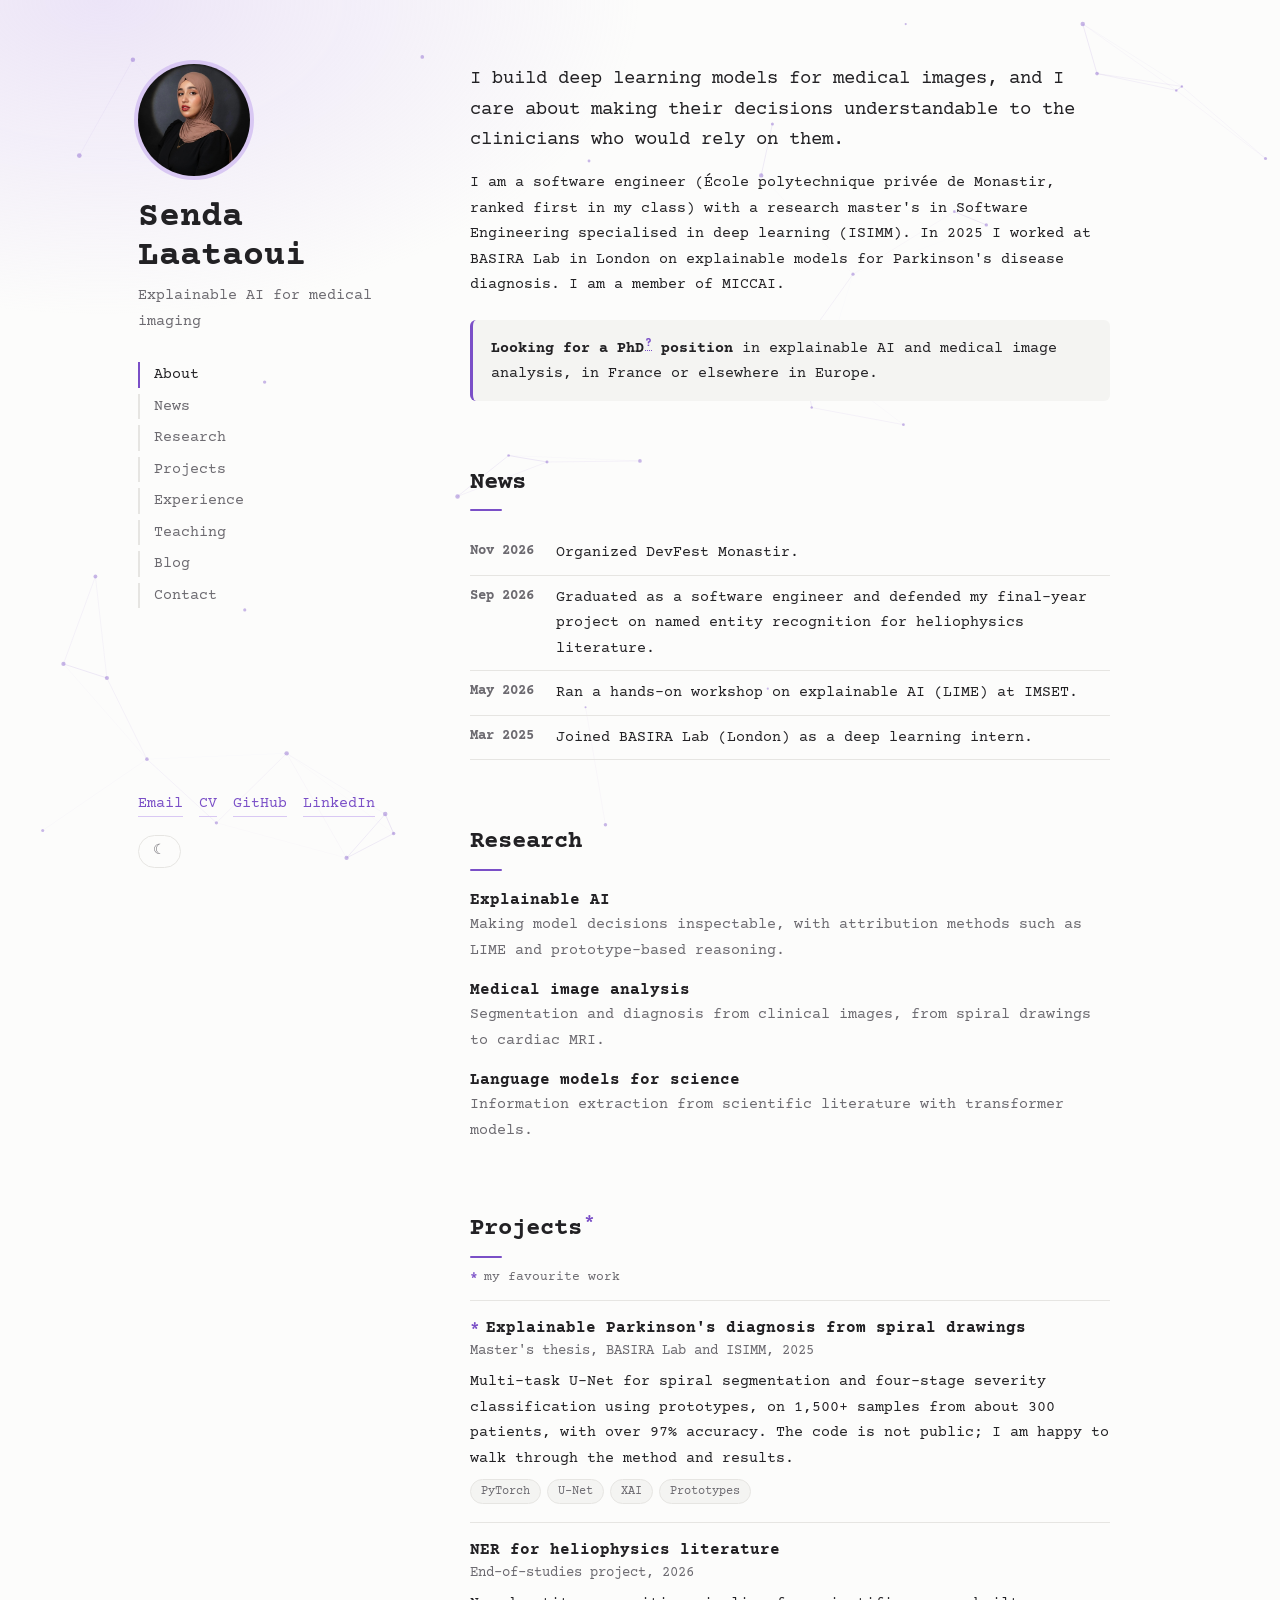
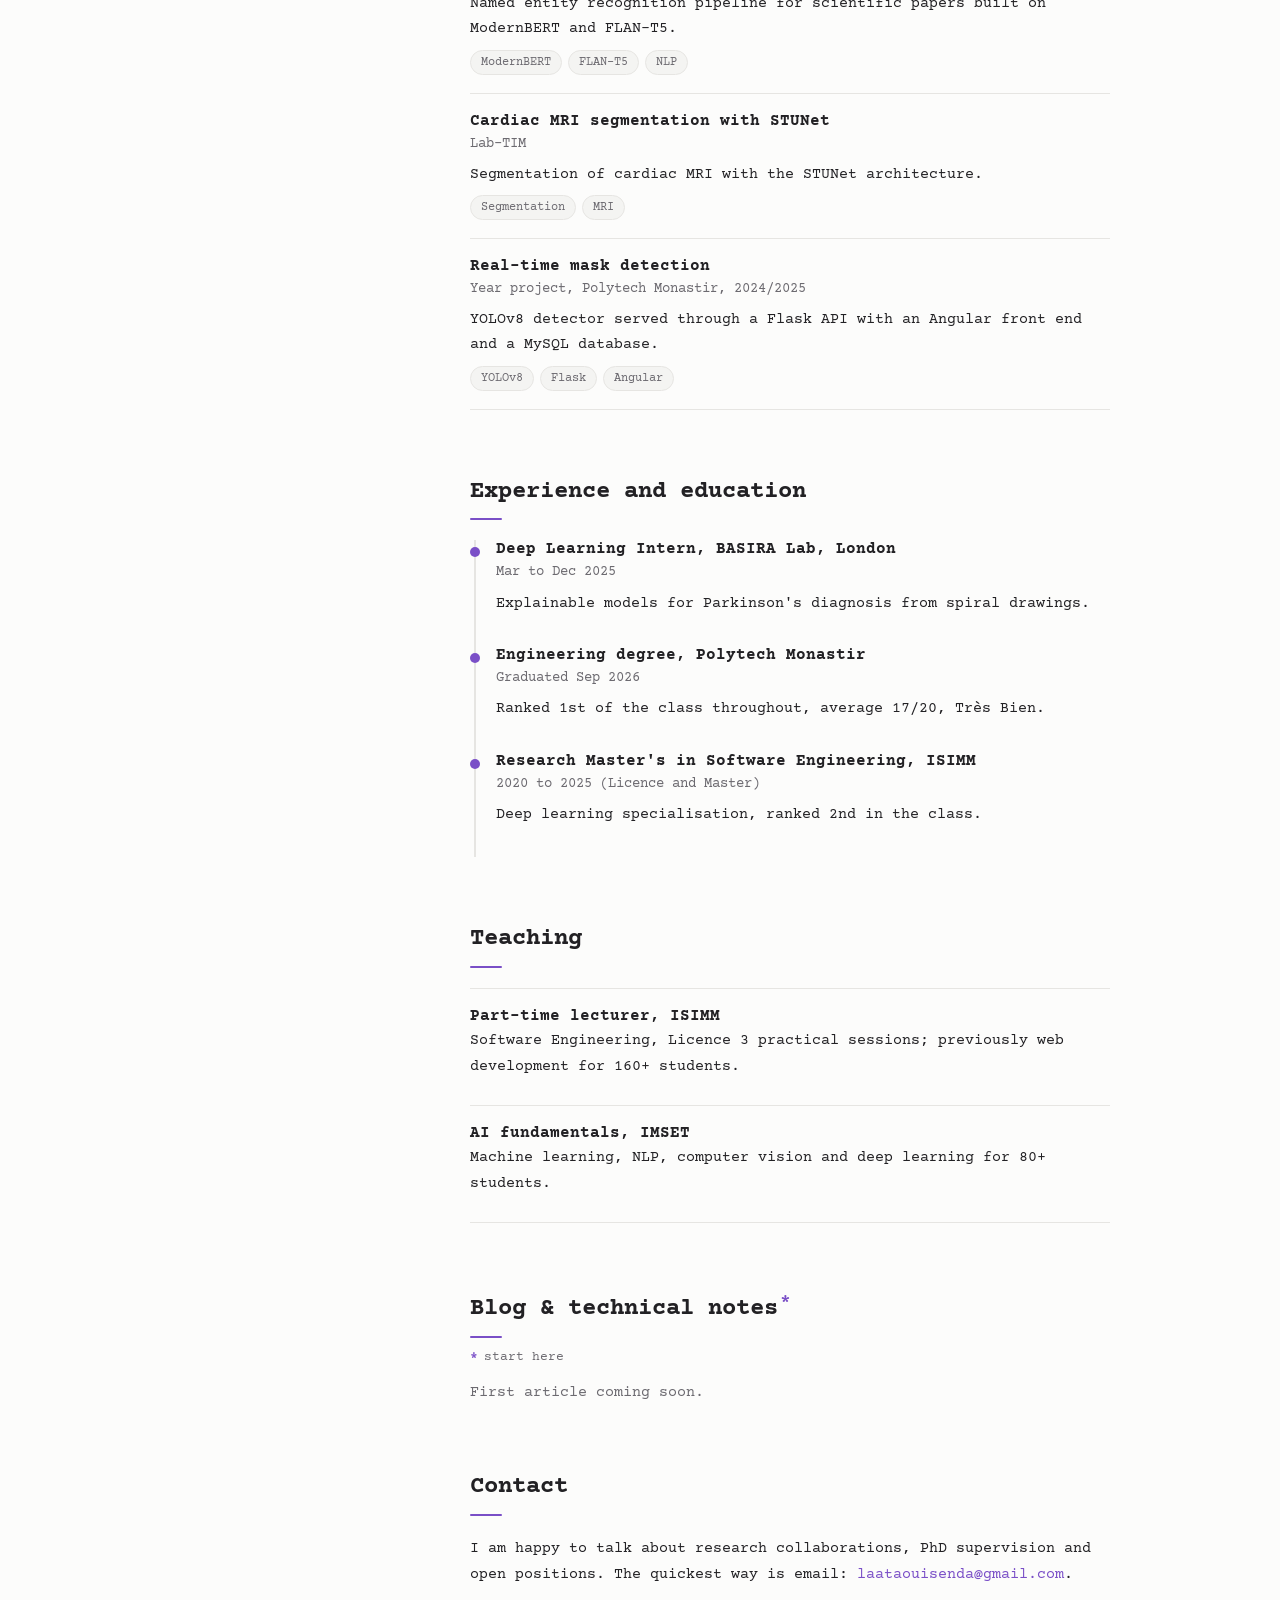
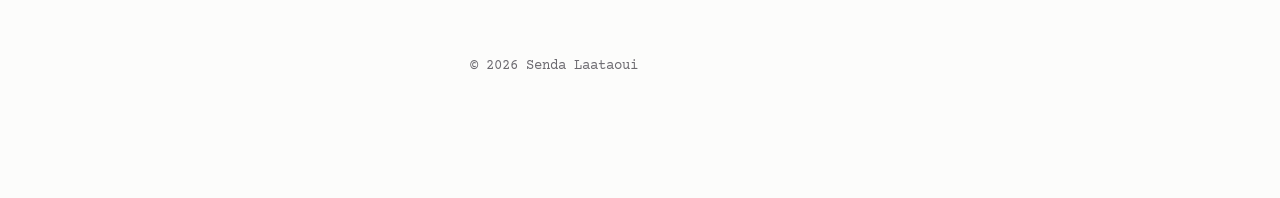
==== index.html @ 3c7ad0c1 "heliophysics-ner blog" ====
<!DOCTYPE html>
<html lang="en">

<head>
<meta charset="utf-8">
<meta name="viewport" content="width=device-width, initial-scale=1">
<title>Senda Laataoui | Explainable AI for medical imaging</title>
<meta name="description" content="Senda Laataoui, software engineer and deep learning researcher working on explainable AI and medical image analysis.">
<meta property="og:title" content="Senda Laataoui">
<meta property="og:description" content="Explainable AI for medical imaging. Research notes, projects and writing.">
<link href="https://fonts.googleapis.com/css2?family=Courier+Prime:ital,wght@0,400;0,700;1,400&display=swap" rel="stylesheet">
<link rel="icon" type="image/svg+xml" href="assets/favicon.svg">
<link rel="icon" type="image/png" sizes="48x48" href="assets/favicon-48.png">
<link rel="apple-touch-icon" href="assets/apple-touch-icon.png">
<link rel="stylesheet" href="assets/style.css">
</head>


<body>
<canvas id="bg" aria-hidden="true"></canvas>
<div class="layout">
<aside>
  <!-- Save your photo as assets/photo.jpg, then replace the div with: <img class="photo" src="assets/photo.jpg" alt="Senda Laataoui"> -->
  <img class="photo" src="assets/photo.jpg" alt="Senda Laataoui">
  <h1>Senda Laataoui</h1>
  <p class="tag">Explainable AI for medical imaging</p>
  <nav id="nav" aria-label="Sections">
    <a href="#about">About</a><a href="#news">News</a><a href="#research">Research</a><a href="#projects">Projects</a><a href="#path">Experience</a><a href="#teaching">Teaching</a><a href="#blog">Blog</a><a href="#contact">Contact</a>
  </nav>
  <div class="social">
    <a href="mailto:YOUR_EMAIL">Email</a><a href="assets/cv.pdf">CV</a><a href="https://github.com/laataouisenda">GitHub</a><a href="https://github.com/laataouisenda">LinkedIn</a>
  </div>
  <button class="theme" id="theme"> ☾ </button>
</aside>

<main>
<section id="about">
  <p class="lead">I build deep learning models for medical images, and I care about making their decisions understandable to the clinicians who would rely on them.</p>
  <p>I am a software engineer (École polytechnique privée de Monastir, ranked first in my class) with a research master's in Software Engineering specialised in deep learning (ISIMM). In 2025 I worked at BASIRA Lab in London on explainable models for Parkinson's disease diagnosis. I am a member of MICCAI.</p>
  <div class="seeking"><strong>Looking for a PhD<span class="q" tabindex="0" title="Topic is flexible: anything close to explainable AI, medical imaging or trustworthy ML.">?</span> position</strong> in explainable AI and medical image analysis, in France or elsewhere in Europe.</div>
</section>

<section id="news">
  <h2>News</h2>
  <ul class="news" id="newsList"></ul>
</section>

<section id="research">
  <h2>Research</h2>
  <div class="focus" id="focusList"></div>
</section>

<section id="projects">
  <h2>Projects<span class="star">*</span></h2>
  <p class="legend"><span class="star">*</span>my favourite work</p><div id="projectList"></div>
</section>

<section id="path">
  <h2>Experience and education</h2>
  <div class="tl" id="pathList"></div>
</section>

<section id="teaching">
  <h2>Teaching</h2>
  <div id="teachList"></div>
</section>

<section id="blog">
  <h2>Blog &amp; technical notes<span class="star">*</span></h2>
  <p class="legend"><span class="star">*</span>start here</p>
  <div id="postList"></div>
</section>

<section id="contact">
  <h2>Contact</h2>
  <p>I am happy to talk about research collaborations, PhD supervision and open positions. The quickest way is email: <a href="mailto:laataouisenda@gmail.com">laataouisenda@gmail.com</a>.</p>
</section>

<footer>&copy; <span id="yr"></span> Senda Laataoui</footer>
</main>
</div>

<script src="assets/content.js"></script>
<script src="assets/main.js"></script>
</body>
</html>
---- assets/style.css ----
:root{--bg:#fcfcfb;--panel:#f4f4f2;--fg:#222124;--dim:#6c6a70;--accent:#7a4fc7;--soft:#d9c8f3;--rule:#e6e5e2}
@media(prefers-color-scheme:dark){:root:not([data-theme="light"]){--bg:#151416;--panel:#1e1d20;--fg:#ececee;--dim:#9c9aa2;--accent:#c7a8f7;--soft:#4a3a6b;--rule:#2d2c30}}
:root[data-theme="dark"]{--bg:#151416;--panel:#1e1d20;--fg:#ececee;--dim:#9c9aa2;--accent:#c7a8f7;--soft:#4a3a6b;--rule:#2d2c30}
*{box-sizing:border-box}
::selection{background:var(--soft);color:var(--fg)}
#bg{position:fixed;inset:0;width:100%;height:100%;z-index:0;pointer-events:none}
body::before{content:"";position:fixed;inset:0;z-index:0;pointer-events:none;background:radial-gradient(60% 50% at 8% 0%,color-mix(in srgb,var(--soft) 45%,transparent),transparent 70%)}
h2::after{content:"";display:block;width:32px;height:2px;background:var(--accent);margin-top:12px;border-radius:2px}
.item{transition:padding-left .25s ease}
.item:hover{padding-left:8px}
.tl .item:hover{padding-left:28px}
.photo{transition:box-shadow .3s ease}
.photo:hover{box-shadow:0 0 0 4px var(--soft),0 0 0 9px color-mix(in srgb,var(--soft) 40%,transparent)}
.social a{border-bottom:1px solid var(--soft)}
.social a:hover{text-decoration:none;border-color:var(--accent)}
html{scroll-behavior:smooth}
body{margin:0;background:var(--bg);color:var(--fg);font:15px/1.7 "Courier Prime","Courier New",monospace}
a{color:var(--accent);text-decoration:none}
a:hover{text-decoration:underline;text-underline-offset:3px}
a:focus-visible,button:focus-visible{outline:2px solid var(--accent);outline-offset:3px}
.layout{position:relative;z-index:1;max-width:1060px;margin:0 auto;padding:0 28px;display:grid;grid-template-columns:260px 1fr;gap:72px}
aside{position:sticky;top:0;align-self:start;height:100vh;padding:64px 0 32px;display:flex;flex-direction:column}
.photo{width:112px;height:112px;border-radius:50%;object-fit:cover;background:var(--panel);box-shadow:0 0 0 4px var(--soft);display:grid;place-items:center;font:700 2.1rem "Courier Prime",monospace;color:var(--accent)}
h1{font:700 2.2rem/1.1 "Courier Prime","Courier New",monospace;margin:22px 0 8px}
.tag{color:var(--dim);margin:0 0 28px}
nav{display:flex;flex-direction:column;gap:6px;margin-bottom:auto}
nav a{font-family:"Courier Prime",monospace;color:var(--dim);padding-left:14px;border-left:2px solid var(--rule)}
nav a:hover,nav a.on{color:var(--fg);border-color:var(--accent);text-decoration:none}
.social{display:flex;flex-wrap:wrap;gap:6px 16px;font-size:.92rem;margin-top:24px}
.theme{align-self:flex-start;margin-top:18px;background:none;border:1px solid var(--rule);color:var(--dim);border-radius:99px;padding:4px 14px;cursor:pointer;font:inherit;font-size:.85rem}
main{padding:64px 0 120px;max-width:640px}
section{margin-bottom:68px;scroll-margin-top:40px}
h2{font:700 1.5rem/1.2 "Courier Prime","Courier New",monospace;margin:0 0 20px}
p{margin:0 0 14px}
.lead{font:400 1.2rem/1.6 "Courier Prime","Courier New",monospace}
.seeking{background:var(--panel);border-left:3px solid var(--accent);border-radius:6px;padding:14px 18px;margin-top:22px}
.news{list-style:none;padding:0;margin:0}
.news li{display:grid;grid-template-columns:76px 1fr;gap:10px;padding:9px 0;border-bottom:1px solid var(--rule)}
.news time{color:var(--dim);font-size:.85rem;font-family:"Courier Prime",monospace;font-weight:700}
.focus{display:grid;gap:18px}
.focus h3,.item h3{font:700 1.02rem "Courier Prime","Courier New",monospace;margin:0 0 2px}
.focus p{color:var(--dim);margin:0}
.item{padding:18px 0;border-top:1px solid var(--rule)}
.item:last-child{border-bottom:1px solid var(--rule)}
.item .meta{font-family:"Courier Prime",monospace;color:var(--dim);font-size:.85rem;margin-bottom:6px}
.item p{margin:0 0 8px}
.chips{display:flex;flex-wrap:wrap;gap:6px}
.chips span{font-family:"Courier Prime",monospace;background:var(--panel);border-color:var(--soft);font-size:.76rem;color:var(--dim);border:1px solid var(--rule);border-radius:99px;padding:1px 10px}
.tl{border-left:2px solid var(--rule);margin-left:4px}
.tl .item{border:0;padding:0 0 22px 20px;position:relative}
.tl .item::before{content:"";position:absolute;left:-6px;top:7px;width:10px;height:10px;border-radius:50%;background:var(--accent)}
.empty{color:var(--dim)}
.star{color:var(--accent);font-weight:700;margin-right:6px}
h2 .star{margin:0 0 0 2px;vertical-align:super;font-size:1.1rem}
.legend{font:.82rem "Courier Prime",monospace;color:var(--dim);margin:-8px 0 16px}
.q{color:var(--accent);font-weight:700;cursor:help;vertical-align:super;font-size:.8em;margin-left:1px;border-bottom:1px dotted var(--accent)}
footer{color:var(--dim);font-size:.85rem}
@media(max-width:820px){
 .layout{grid-template-columns:1fr;gap:0}
 aside{position:static;height:auto;padding:40px 0 8px}
 nav{display:none}
 main{padding-top:24px}
}
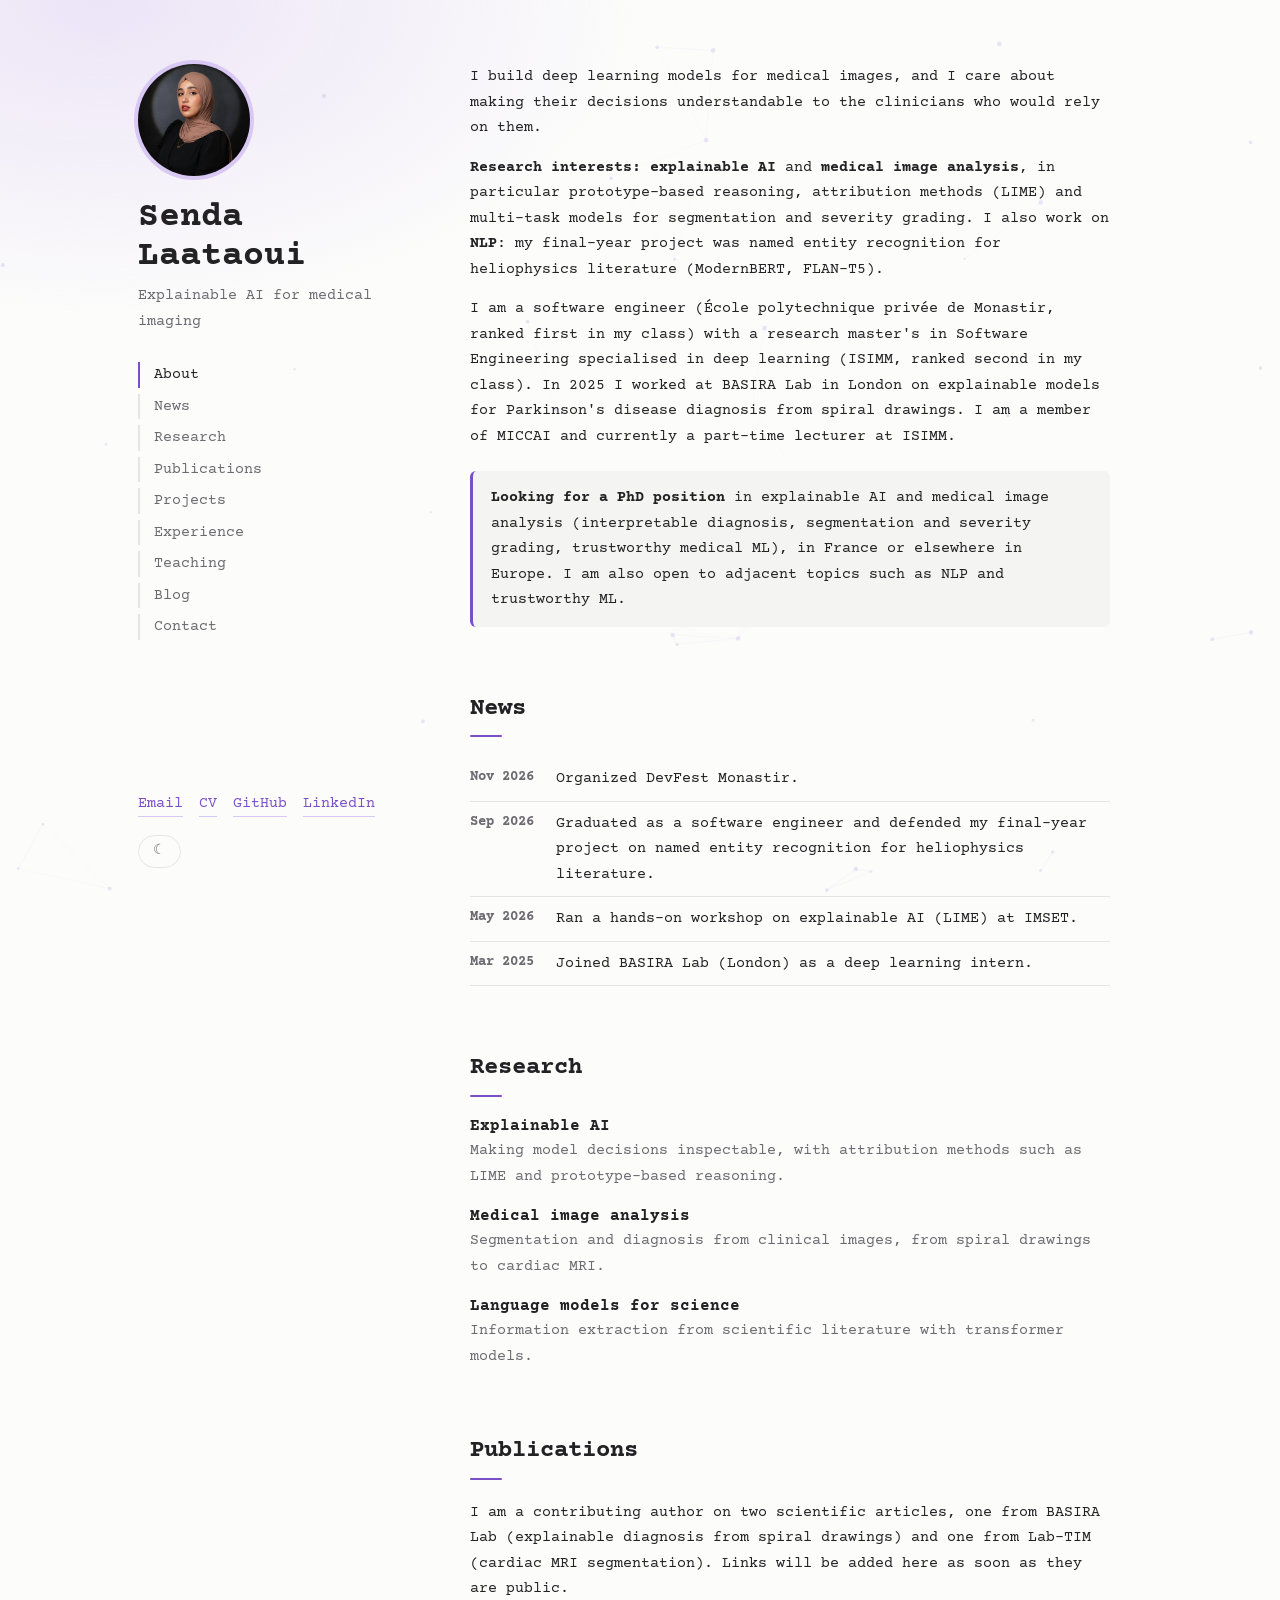
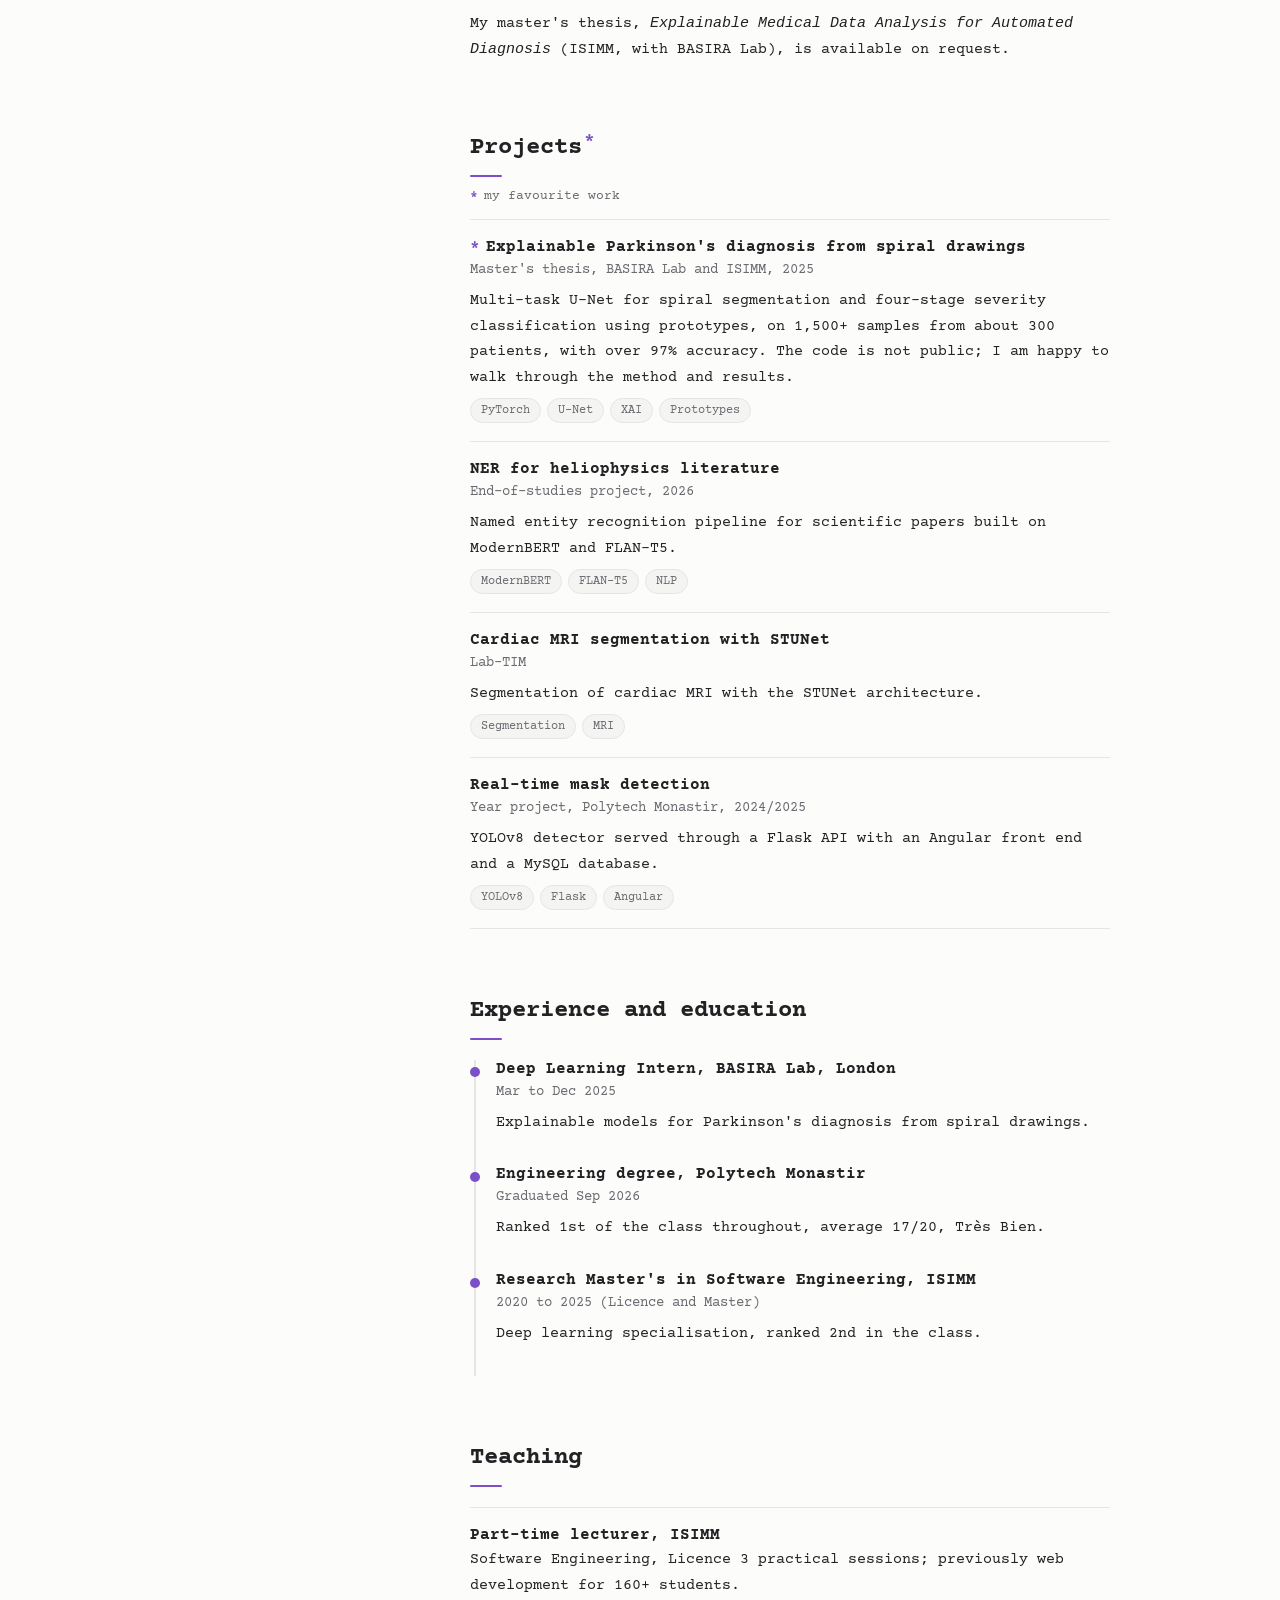
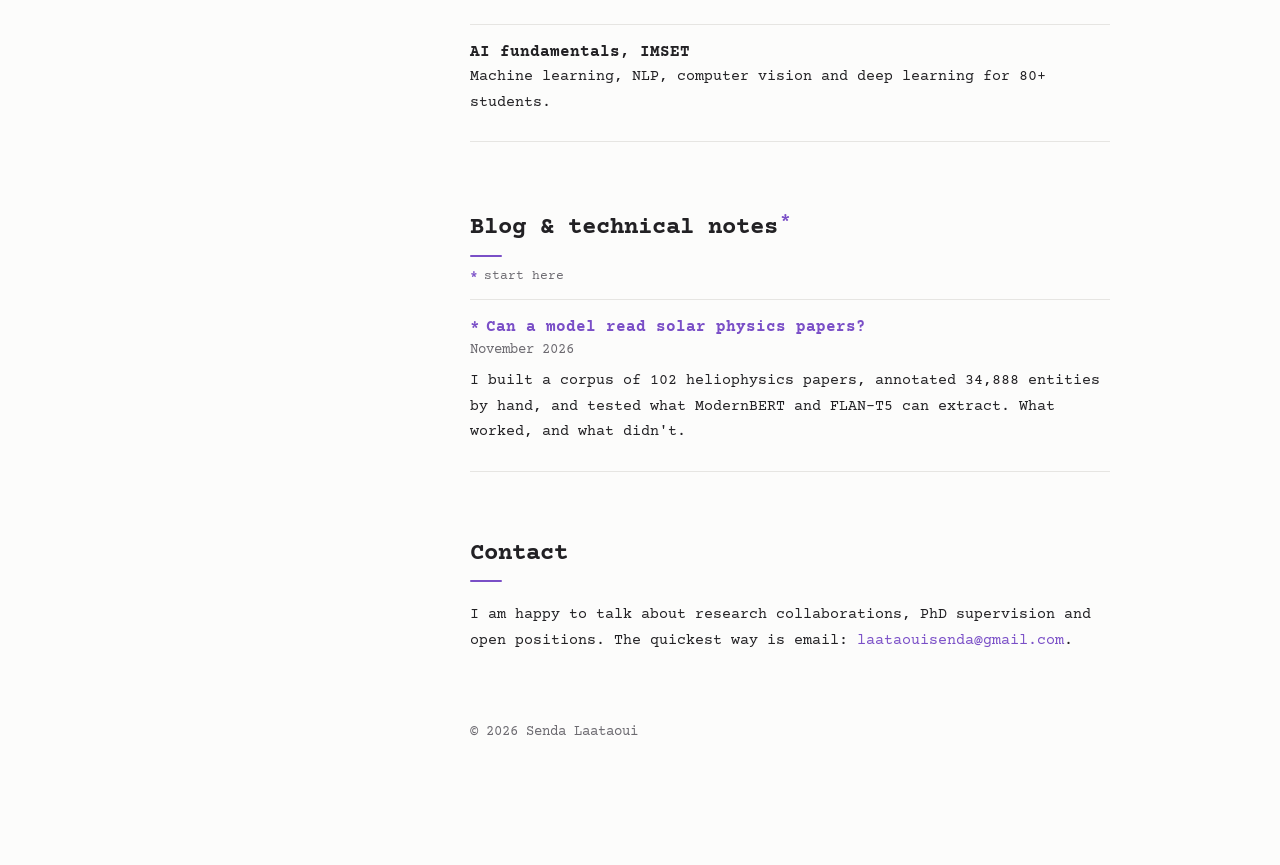
==== commit 3a52d020: "index modified" ====
--- a/index.html
+++ b/index.html
@@ -13,6 +13,12 @@
 <link rel="icon" type="image/png" sizes="48x48" href="assets/favicon-48.png">
 <link rel="apple-touch-icon" href="assets/apple-touch-icon.png">
 <link rel="stylesheet" href="assets/style.css">
+<style>
+  /* calmer background: lower particle visibility */
+  #bg { opacity: .35; }
+  .interests strong { font-weight: 700; }
+  .pubs p { margin: 0 0 .6rem; }
+</style>
 </head>
 
 
@@ -20,24 +26,24 @@
 <canvas id="bg" aria-hidden="true"></canvas>
 <div class="layout">
 <aside>
-  <!-- Save your photo as assets/photo.jpg, then replace the div with: <img class="photo" src="assets/photo.jpg" alt="Senda Laataoui"> -->
   <img class="photo" src="assets/photo.jpg" alt="Senda Laataoui">
   <h1>Senda Laataoui</h1>
   <p class="tag">Explainable AI for medical imaging</p>
   <nav id="nav" aria-label="Sections">
-    <a href="#about">About</a><a href="#news">News</a><a href="#research">Research</a><a href="#projects">Projects</a><a href="#path">Experience</a><a href="#teaching">Teaching</a><a href="#blog">Blog</a><a href="#contact">Contact</a>
+    <a href="#about">About</a><a href="#news">News</a><a href="#research">Research</a><a href="#publications">Publications</a><a href="#projects">Projects</a><a href="#path">Experience</a><a href="#teaching">Teaching</a><a href="#blog">Blog</a><a href="#contact">Contact</a>
   </nav>
   <div class="social">
-    <a href="mailto:YOUR_EMAIL">Email</a><a href="assets/cv.pdf">CV</a><a href="https://github.com/laataouisenda">GitHub</a><a href="https://github.com/laataouisenda">LinkedIn</a>
+    <a href="mailto:laataouisenda@gmail.com">Email</a><a href="assets/cv.pdf">CV</a><a href="https://github.com/laataouisenda">GitHub</a><a href="https://www.linkedin.com/in/YOUR_LINKEDIN_HANDLE">LinkedIn</a>
   </div>
   <button class="theme" id="theme"> ☾ </button>
 </aside>
 
 <main>
 <section id="about">
-  <p class="lead">I build deep learning models for medical images, and I care about making their decisions understandable to the clinicians who would rely on them.</p>
-  <p>I am a software engineer (École polytechnique privée de Monastir, ranked first in my class) with a research master's in Software Engineering specialised in deep learning (ISIMM). In 2025 I worked at BASIRA Lab in London on explainable models for Parkinson's disease diagnosis. I am a member of MICCAI.</p>
-  <div class="seeking"><strong>Looking for a PhD<span class="q" tabindex="0" title="Topic is flexible: anything close to explainable AI, medical imaging or trustworthy ML.">?</span> position</strong> in explainable AI and medical image analysis, in France or elsewhere in Europe.</div>
+  <p>I build deep learning models for medical images, and I care about making their decisions understandable to the clinicians who would rely on them.</p>
+  <p class="interests"><strong>Research interests:</strong> <strong>explainable AI</strong> and <strong>medical image analysis</strong>, in particular prototype-based reasoning, attribution methods (LIME) and multi-task models for segmentation and severity grading. I also work on <strong>NLP</strong>: my final-year project was named entity recognition for heliophysics literature (ModernBERT, FLAN-T5).</p>
+  <p>I am a software engineer (École polytechnique privée de Monastir, ranked first in my class) with a research master's in Software Engineering specialised in deep learning (ISIMM, ranked second in my class). In 2025 I worked at BASIRA Lab in London on explainable models for Parkinson's disease diagnosis from spiral drawings. I am a member of MICCAI and currently a part-time lecturer at ISIMM.</p>
+  <div class="seeking"><strong>Looking for a PhD position</strong> in explainable AI and medical image analysis (interpretable diagnosis, segmentation and severity grading, trustworthy medical ML), in France or elsewhere in Europe. I am also open to adjacent topics such as NLP and trustworthy ML.</div>
 </section>
 
 <section id="news">
@@ -48,6 +54,12 @@
 <section id="research">
   <h2>Research</h2>
   <div class="focus" id="focusList"></div>
+</section>
+
+<section id="publications" class="pubs">
+  <h2>Publications</h2>
+  <p>I am a contributing author on two scientific articles, one from BASIRA Lab (explainable diagnosis from spiral drawings) and one from Lab-TIM (cardiac MRI segmentation). Links will be added here as soon as they are public.</p>
+  <p>My master's thesis, <em>Explainable Medical Data Analysis for Automated Diagnosis</em> (ISIMM, with BASIRA Lab), is available on request.</p>
 </section>
 
 <section id="projects">
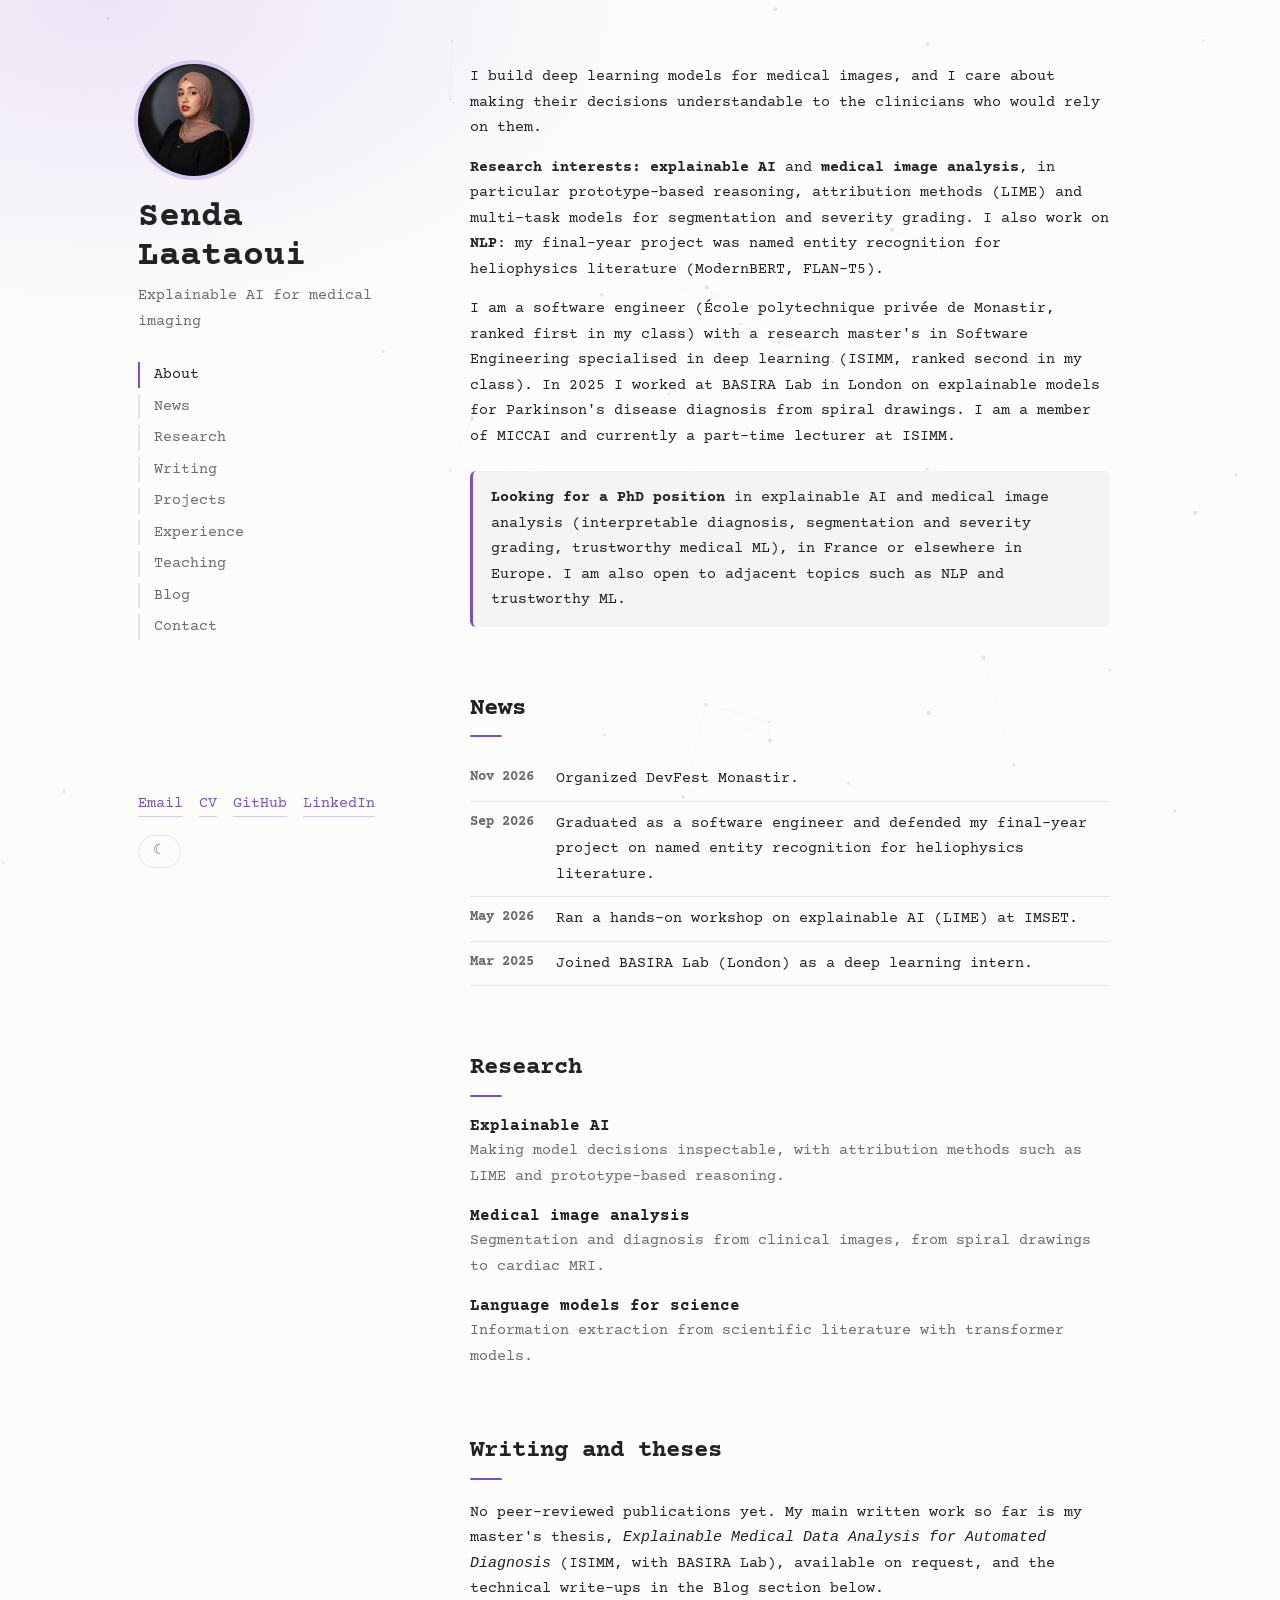
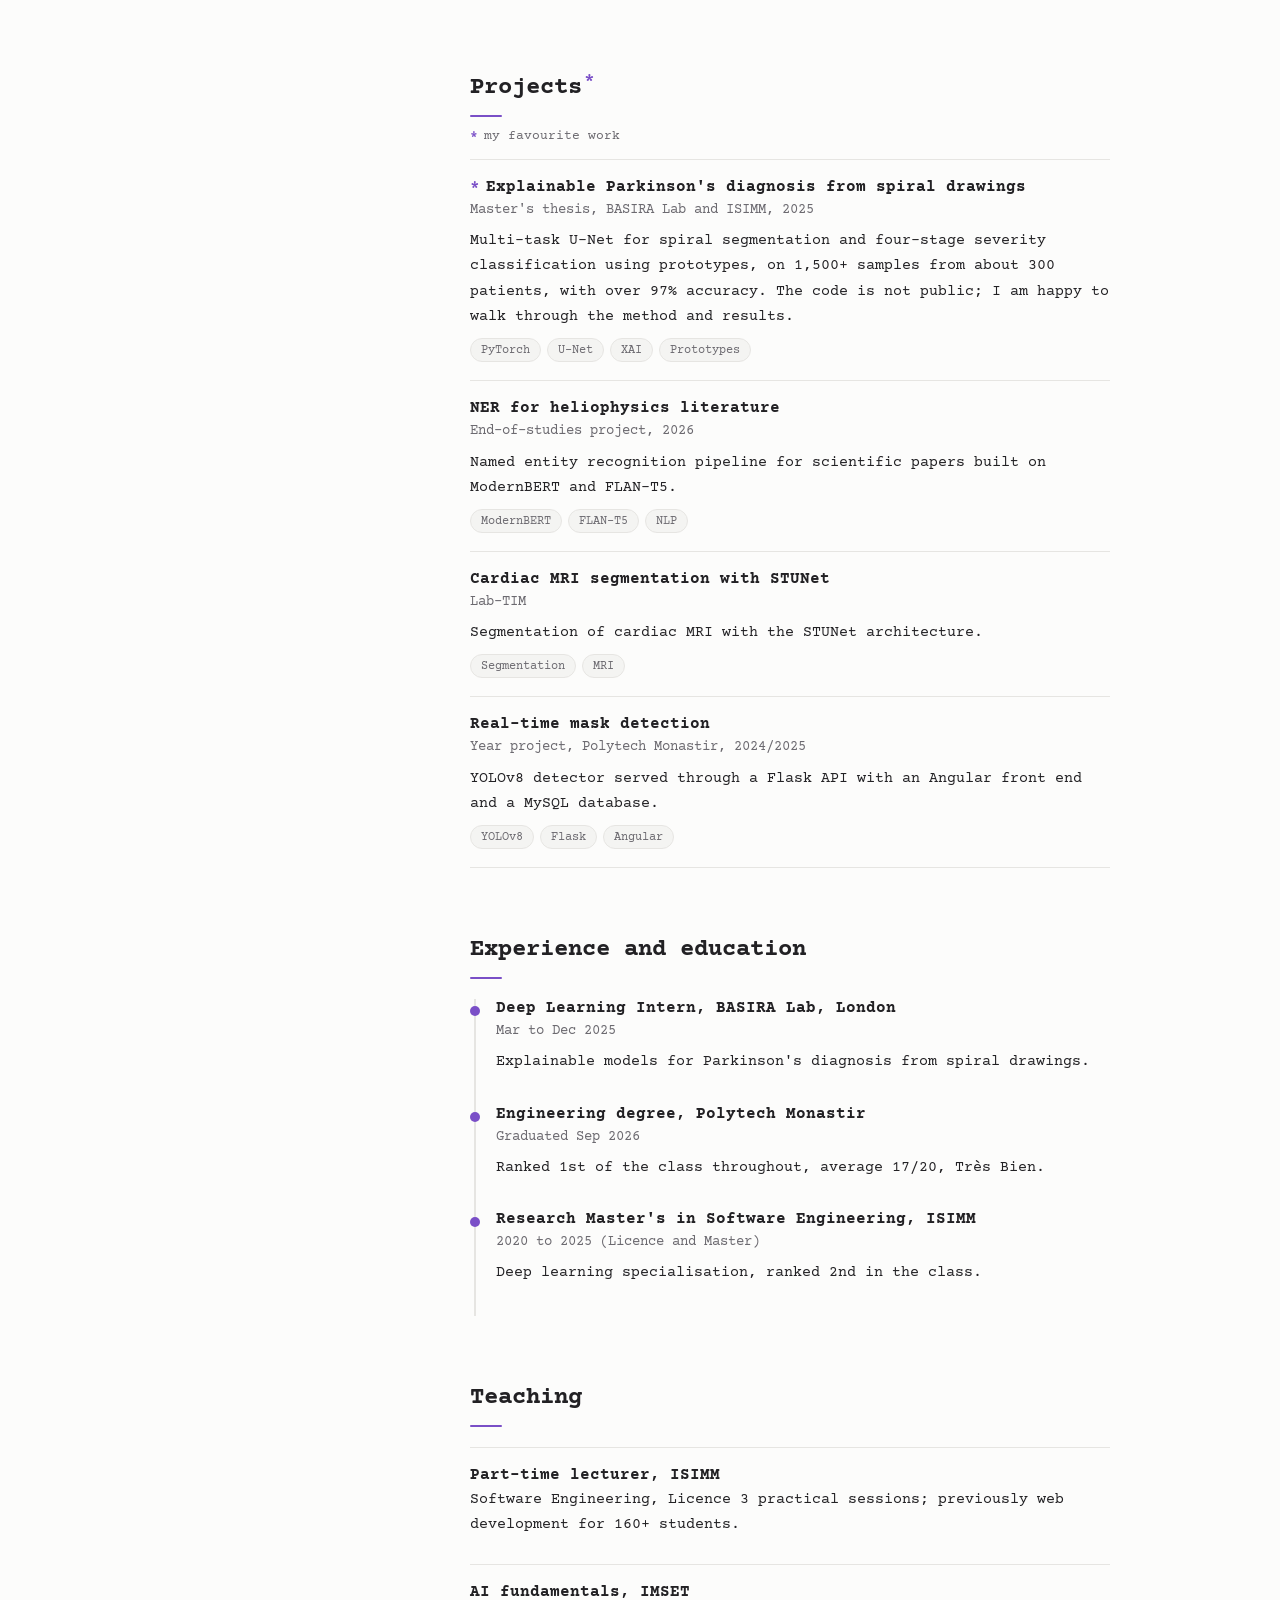
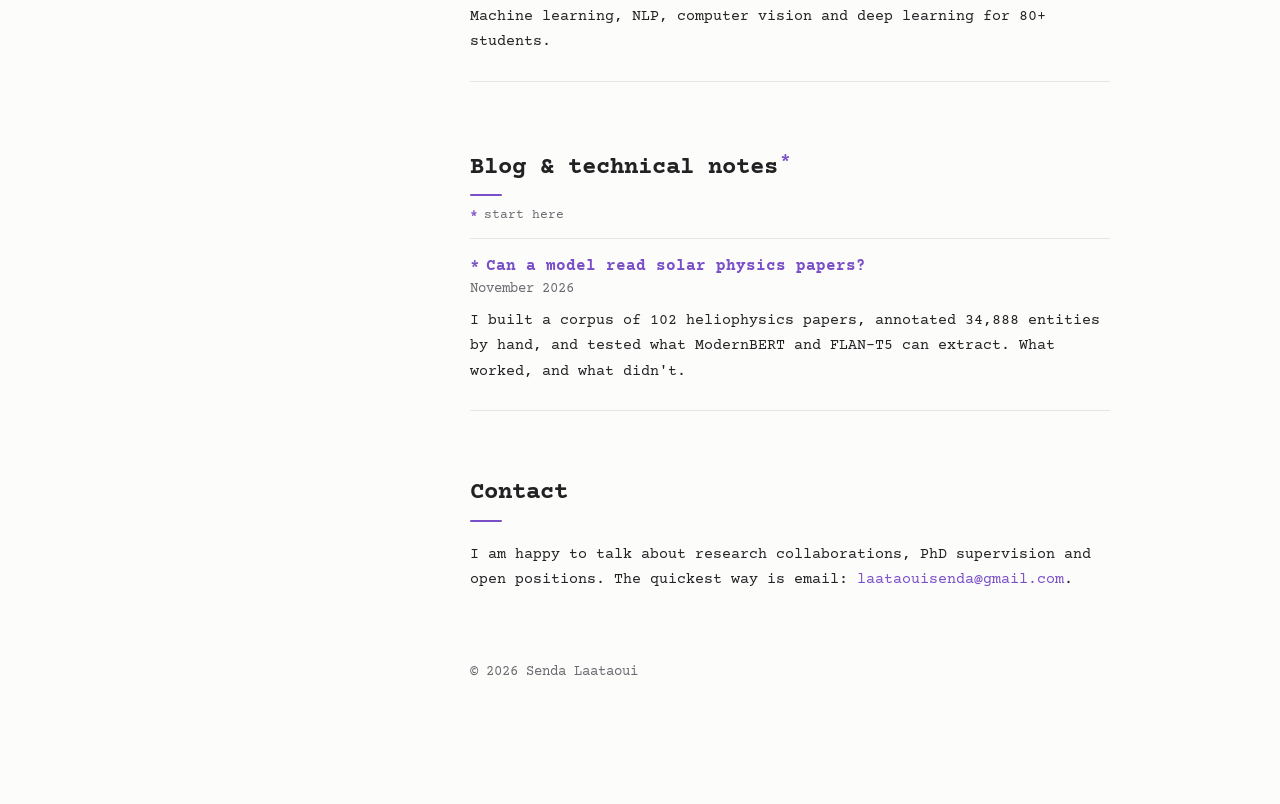
==== commit 9f844bac: "index modified" ====
--- a/index.html
+++ b/index.html
@@ -30,7 +30,7 @@
   <h1>Senda Laataoui</h1>
   <p class="tag">Explainable AI for medical imaging</p>
   <nav id="nav" aria-label="Sections">
-    <a href="#about">About</a><a href="#news">News</a><a href="#research">Research</a><a href="#publications">Publications</a><a href="#projects">Projects</a><a href="#path">Experience</a><a href="#teaching">Teaching</a><a href="#blog">Blog</a><a href="#contact">Contact</a>
+    <a href="#about">About</a><a href="#news">News</a><a href="#research">Research</a><a href="#publications">Writing</a><a href="#projects">Projects</a><a href="#path">Experience</a><a href="#teaching">Teaching</a><a href="#blog">Blog</a><a href="#contact">Contact</a>
   </nav>
   <div class="social">
     <a href="mailto:laataouisenda@gmail.com">Email</a><a href="assets/cv.pdf">CV</a><a href="https://github.com/laataouisenda">GitHub</a><a href="https://www.linkedin.com/in/YOUR_LINKEDIN_HANDLE">LinkedIn</a>
@@ -57,9 +57,8 @@
 </section>
 
 <section id="publications" class="pubs">
-  <h2>Publications</h2>
-  <p>I am a contributing author on two scientific articles, one from BASIRA Lab (explainable diagnosis from spiral drawings) and one from Lab-TIM (cardiac MRI segmentation). Links will be added here as soon as they are public.</p>
-  <p>My master's thesis, <em>Explainable Medical Data Analysis for Automated Diagnosis</em> (ISIMM, with BASIRA Lab), is available on request.</p>
+  <h2>Writing and theses</h2>
+  <p>No peer-reviewed publications yet. My main written work so far is my master's thesis, <em>Explainable Medical Data Analysis for Automated Diagnosis</em> (ISIMM, with BASIRA Lab), available on request, and the technical write-ups in the Blog section below.</p>
 </section>
 
 <section id="projects">
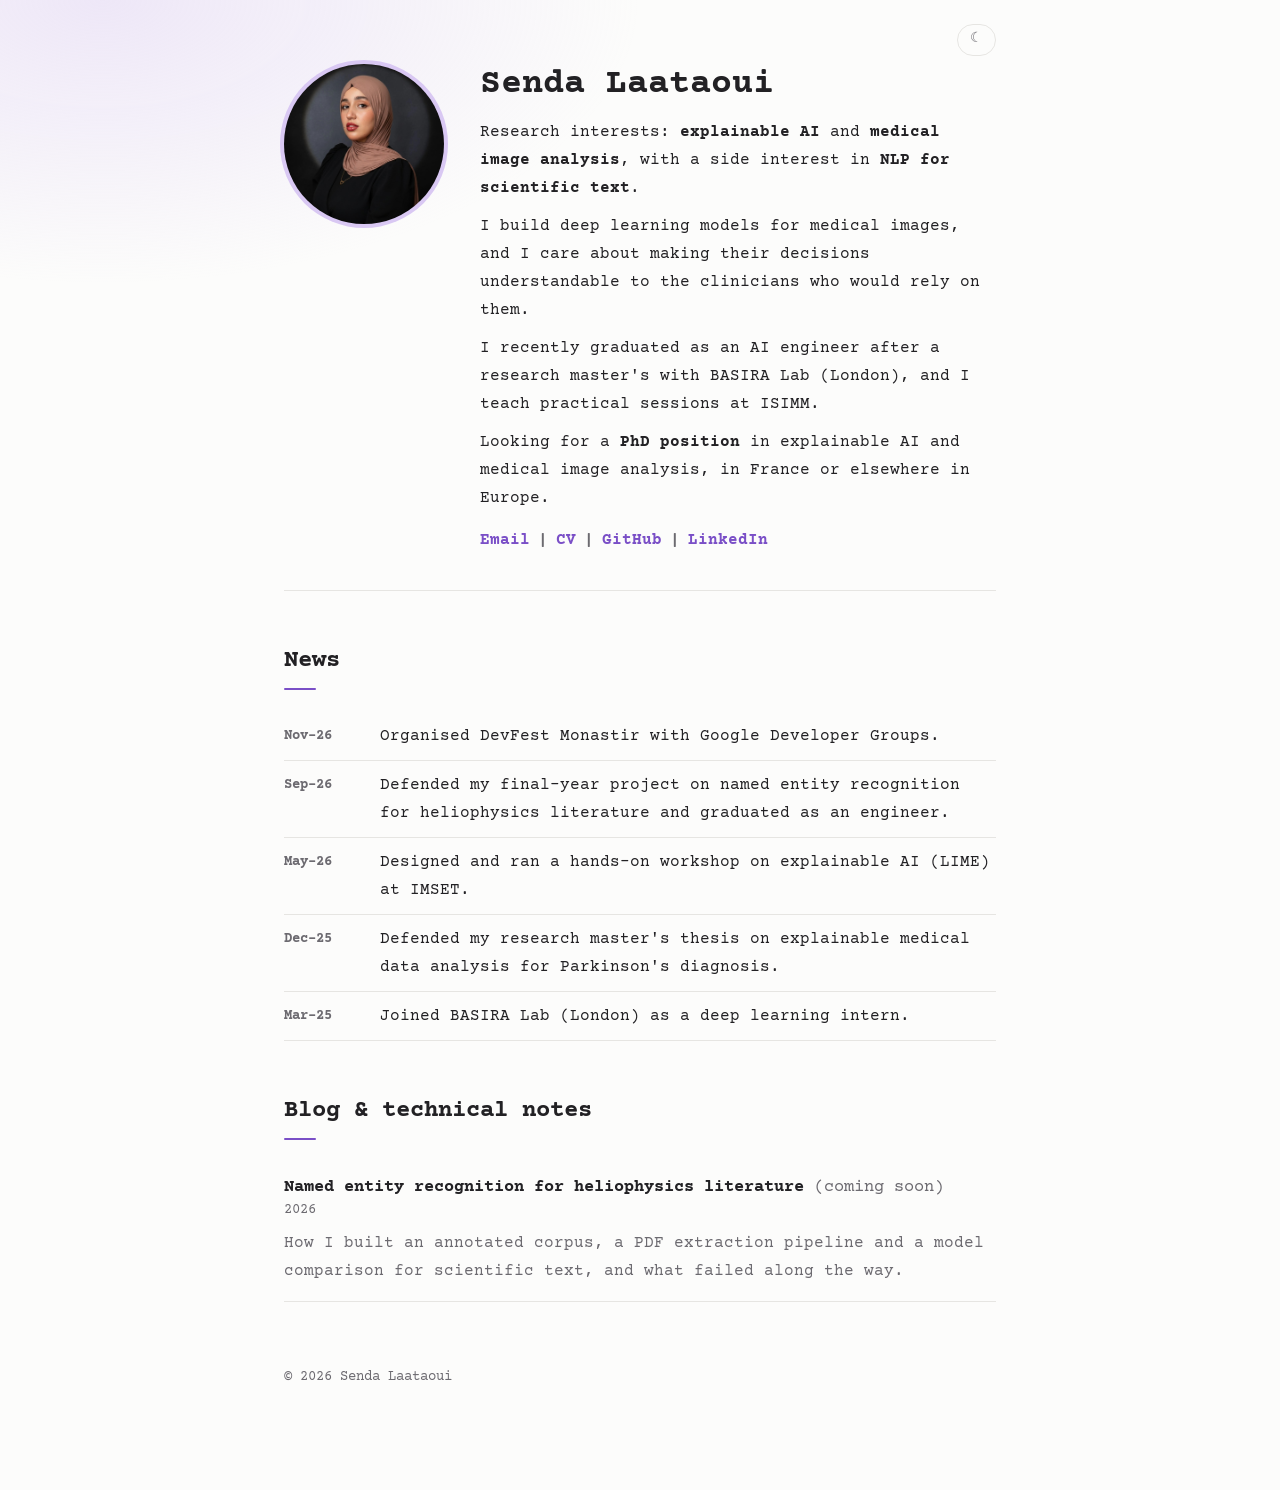
==== commit 0dd24387: "final template" ====
--- a/index.html
+++ b/index.html
@@ -1,97 +1,110 @@
 <!DOCTYPE html>
 <html lang="en">
-
 <head>
 <meta charset="utf-8">
 <meta name="viewport" content="width=device-width, initial-scale=1">
-<title>Senda Laataoui | Explainable AI for medical imaging</title>
-<meta name="description" content="Senda Laataoui, software engineer and deep learning researcher working on explainable AI and medical image analysis.">
+<title>Senda Laataoui</title>
+<meta name="description" content="Senda Laataoui, deep learning researcher working on explainable AI and medical image analysis.">
 <meta property="og:title" content="Senda Laataoui">
-<meta property="og:description" content="Explainable AI for medical imaging. Research notes, projects and writing.">
+<meta property="og:description" content="Explainable AI for medical imaging. News and technical notes.">
 <link href="https://fonts.googleapis.com/css2?family=Courier+Prime:ital,wght@0,400;0,700;1,400&display=swap" rel="stylesheet">
 <link rel="icon" type="image/svg+xml" href="assets/favicon.svg">
 <link rel="icon" type="image/png" sizes="48x48" href="assets/favicon-48.png">
 <link rel="apple-touch-icon" href="assets/apple-touch-icon.png">
-<link rel="stylesheet" href="assets/style.css">
 <style>
-  /* calmer background: lower particle visibility */
-  #bg { opacity: .35; }
-  .interests strong { font-weight: 700; }
-  .pubs p { margin: 0 0 .6rem; }
+:root{--bg:#fcfcfb;--panel:#f4f4f2;--fg:#222124;--dim:#6c6a70;--accent:#7a4fc7;--soft:#d9c8f3;--rule:#e6e5e2}
+@media(prefers-color-scheme:dark){:root:not([data-theme="light"]){--bg:#151416;--panel:#1e1d20;--fg:#ececee;--dim:#9c9aa2;--accent:#c7a8f7;--soft:#4a3a6b;--rule:#2d2c30}}
+:root[data-theme="dark"]{--bg:#151416;--panel:#1e1d20;--fg:#ececee;--dim:#9c9aa2;--accent:#c7a8f7;--soft:#4a3a6b;--rule:#2d2c30}
+*{box-sizing:border-box}
+html{scroll-behavior:smooth}
+body{margin:0;background:var(--bg);color:var(--fg);font:16px/1.75 "Courier Prime","Courier New",monospace}
+body::before{content:"";position:fixed;inset:0;z-index:-1;pointer-events:none;background:radial-gradient(60% 45% at 8% 0%,color-mix(in srgb,var(--soft) 40%,transparent),transparent 70%)}
+::selection{background:var(--soft);color:var(--fg)}
+a{color:var(--accent);text-decoration:none}
+a:hover{text-decoration:underline;text-underline-offset:3px}
+a:focus-visible,button:focus-visible{outline:2px solid var(--accent);outline-offset:3px}
+.wrap{max-width:760px;margin:0 auto;padding:64px 24px 100px;position:relative}
+.theme{position:absolute;top:24px;right:24px;background:none;border:1px solid var(--rule);color:var(--dim);border-radius:99px;padding:3px 12px;cursor:pointer;font:inherit;font-size:.85rem}
+header{display:grid;grid-template-columns:160px 1fr;gap:36px;align-items:start;padding-bottom:36px;border-bottom:1px solid var(--rule)}
+.photo{width:160px;height:160px;border-radius:50%;object-fit:cover;background:var(--panel);box-shadow:0 0 0 4px var(--soft)}
+h1{font:700 2.2rem/1.15 "Courier Prime","Courier New",monospace;margin:0 0 14px}
+header p{margin:0 0 10px}
+.links{margin-top:14px;font-weight:700}
+.links span{color:var(--dim);margin:0 8px}
+h2{font:700 1.5rem/1.2 "Courier Prime","Courier New",monospace;margin:56px 0 22px}
+h2::after{content:"";display:block;width:32px;height:2px;background:var(--accent);margin-top:12px;border-radius:2px}
+.news{list-style:none;padding:0;margin:0}
+.news li{display:grid;grid-template-columns:84px 1fr;gap:12px;padding:10px 0;border-bottom:1px solid var(--rule)}
+.news time{color:var(--dim);font-weight:700;font-size:.88rem;padding-top:2px}
+.post{padding:16px 0;border-bottom:1px solid var(--rule)}
+.post h3{font:700 1.05rem "Courier Prime","Courier New",monospace;margin:0 0 2px}
+.post .date{color:var(--dim);font-size:.85rem;margin-bottom:6px}
+.post p{margin:0;color:var(--dim)}
+.soon{color:var(--dim);font-weight:400}
+footer{margin-top:64px;color:var(--dim);font-size:.85rem}
+@media(max-width:640px){
+ header{grid-template-columns:1fr;gap:20px}
+ .photo{width:120px;height:120px}
+ .news li{grid-template-columns:1fr;gap:0}
+ .wrap{padding-top:72px}
+}
 </style>
 </head>
+<body>
+<div class="wrap">
+<button class="theme" id="theme" aria-label="Toggle light and dark theme">&#9790;</button>
 
-
-<body>
-<canvas id="bg" aria-hidden="true"></canvas>
-<div class="layout">
-<aside>
+<header>
   <img class="photo" src="assets/photo.jpg" alt="Senda Laataoui">
-  <h1>Senda Laataoui</h1>
-  <p class="tag">Explainable AI for medical imaging</p>
-  <nav id="nav" aria-label="Sections">
-    <a href="#about">About</a><a href="#news">News</a><a href="#research">Research</a><a href="#publications">Writing</a><a href="#projects">Projects</a><a href="#path">Experience</a><a href="#teaching">Teaching</a><a href="#blog">Blog</a><a href="#contact">Contact</a>
-  </nav>
-  <div class="social">
-    <a href="mailto:laataouisenda@gmail.com">Email</a><a href="assets/cv.pdf">CV</a><a href="https://github.com/laataouisenda">GitHub</a><a href="https://www.linkedin.com/in/YOUR_LINKEDIN_HANDLE">LinkedIn</a>
+  <div>
+    <h1>Senda Laataoui</h1>
+    <p>Research interests: <strong>explainable AI</strong> and <strong>medical image analysis</strong>, with a side interest in <strong>NLP for scientific text</strong>.</p>
+    <p>I build deep learning models for medical images, and I care about making their decisions understandable to the clinicians who would rely on them.</p>
+    <p>I recently graduated as an AI engineer after a research master's with BASIRA Lab (London), and I teach practical sessions at ISIMM.</p>
+    <p>Looking for a <strong>PhD position</strong> in explainable AI and medical image analysis, in France or elsewhere in Europe.</p>
+    <div class="links">
+      <a href="mailto:laataouisenda@gmail.com">Email</a><span>|</span><a href="assets/cv.pdf">CV</a><span>|</span><a href="https://github.com/laataouisenda">GitHub</a><span>|</span><a href="https://www.linkedin.com/in/senda-laataoui">LinkedIn</a>
+    </div>
   </div>
-  <button class="theme" id="theme"> ☾ </button>
-</aside>
-
-<main>
-<section id="about">
-  <p>I build deep learning models for medical images, and I care about making their decisions understandable to the clinicians who would rely on them.</p>
-  <p class="interests"><strong>Research interests:</strong> <strong>explainable AI</strong> and <strong>medical image analysis</strong>, in particular prototype-based reasoning, attribution methods (LIME) and multi-task models for segmentation and severity grading. I also work on <strong>NLP</strong>: my final-year project was named entity recognition for heliophysics literature (ModernBERT, FLAN-T5).</p>
-  <p>I am a software engineer (École polytechnique privée de Monastir, ranked first in my class) with a research master's in Software Engineering specialised in deep learning (ISIMM, ranked second in my class). In 2025 I worked at BASIRA Lab in London on explainable models for Parkinson's disease diagnosis from spiral drawings. I am a member of MICCAI and currently a part-time lecturer at ISIMM.</p>
-  <div class="seeking"><strong>Looking for a PhD position</strong> in explainable AI and medical image analysis (interpretable diagnosis, segmentation and severity grading, trustworthy medical ML), in France or elsewhere in Europe. I am also open to adjacent topics such as NLP and trustworthy ML.</div>
-</section>
+</header>
 
 <section id="news">
   <h2>News</h2>
-  <ul class="news" id="newsList"></ul>
-</section>
-
-<section id="research">
-  <h2>Research</h2>
-  <div class="focus" id="focusList"></div>
-</section>
-
-<section id="publications" class="pubs">
-  <h2>Writing and theses</h2>
-  <p>No peer-reviewed publications yet. My main written work so far is my master's thesis, <em>Explainable Medical Data Analysis for Automated Diagnosis</em> (ISIMM, with BASIRA Lab), available on request, and the technical write-ups in the Blog section below.</p>
-</section>
-
-<section id="projects">
-  <h2>Projects<span class="star">*</span></h2>
-  <p class="legend"><span class="star">*</span>my favourite work</p><div id="projectList"></div>
-</section>
-
-<section id="path">
-  <h2>Experience and education</h2>
-  <div class="tl" id="pathList"></div>
-</section>
-
-<section id="teaching">
-  <h2>Teaching</h2>
-  <div id="teachList"></div>
+  <ul class="news">
+    <li><time>Nov-26</time><span>Organised DevFest Monastir with Google Developer Groups.</span></li>
+    <li><time>Sep-26</time><span>Defended my final-year project on named entity recognition for heliophysics literature and graduated as an engineer.</span></li>
+    <li><time>May-26</time><span>Designed and ran a hands-on workshop on explainable AI (LIME) at IMSET.</span></li>
+    <li><time>Dec-25</time><span>Defended my research master's thesis on explainable medical data analysis for Parkinson's diagnosis.</span></li>
+    <li><time>Mar-25</time><span>Joined BASIRA Lab (London) as a deep learning intern.</span></li>
+  </ul>
 </section>
 
 <section id="blog">
-  <h2>Blog &amp; technical notes<span class="star">*</span></h2>
-  <p class="legend"><span class="star">*</span>start here</p>
-  <div id="postList"></div>
-</section>
-
-<section id="contact">
-  <h2>Contact</h2>
-  <p>I am happy to talk about research collaborations, PhD supervision and open positions. The quickest way is email: <a href="mailto:laataouisenda@gmail.com">laataouisenda@gmail.com</a>.</p>
+  <h2>Blog &amp; technical notes</h2>
+  <!-- To add a post: copy one <div class="post"> block and link its title, e.g. <a href="posts/my-post.html">Title</a> -->
+  <div class="post">
+    <h3>Named entity recognition for heliophysics literature <span class="soon">(coming soon)</span></h3>
+    <div class="date">2026</div>
+    <p>How I built an annotated corpus, a PDF extraction pipeline and a model comparison for scientific text, and what failed along the way.</p>
+  </div>
 </section>
 
 <footer>&copy; <span id="yr"></span> Senda Laataoui</footer>
-</main>
 </div>
 
-<script src="assets/content.js"></script>
-<script src="assets/main.js"></script>
+<script>
+document.getElementById("yr").textContent = new Date().getFullYear();
+(function(){
+  var root = document.documentElement, btn = document.getElementById("theme");
+  try { var saved = localStorage.getItem("theme"); if (saved) root.setAttribute("data-theme", saved); } catch(e){}
+  btn.addEventListener("click", function(){
+    var dark = root.getAttribute("data-theme") === "dark" ||
+      (!root.getAttribute("data-theme") && window.matchMedia("(prefers-color-scheme: dark)").matches);
+    var next = dark ? "light" : "dark";
+    root.setAttribute("data-theme", next);
+    try { localStorage.setItem("theme", next); } catch(e){}
+  });
+})();
+</script>
 </body>
 </html>
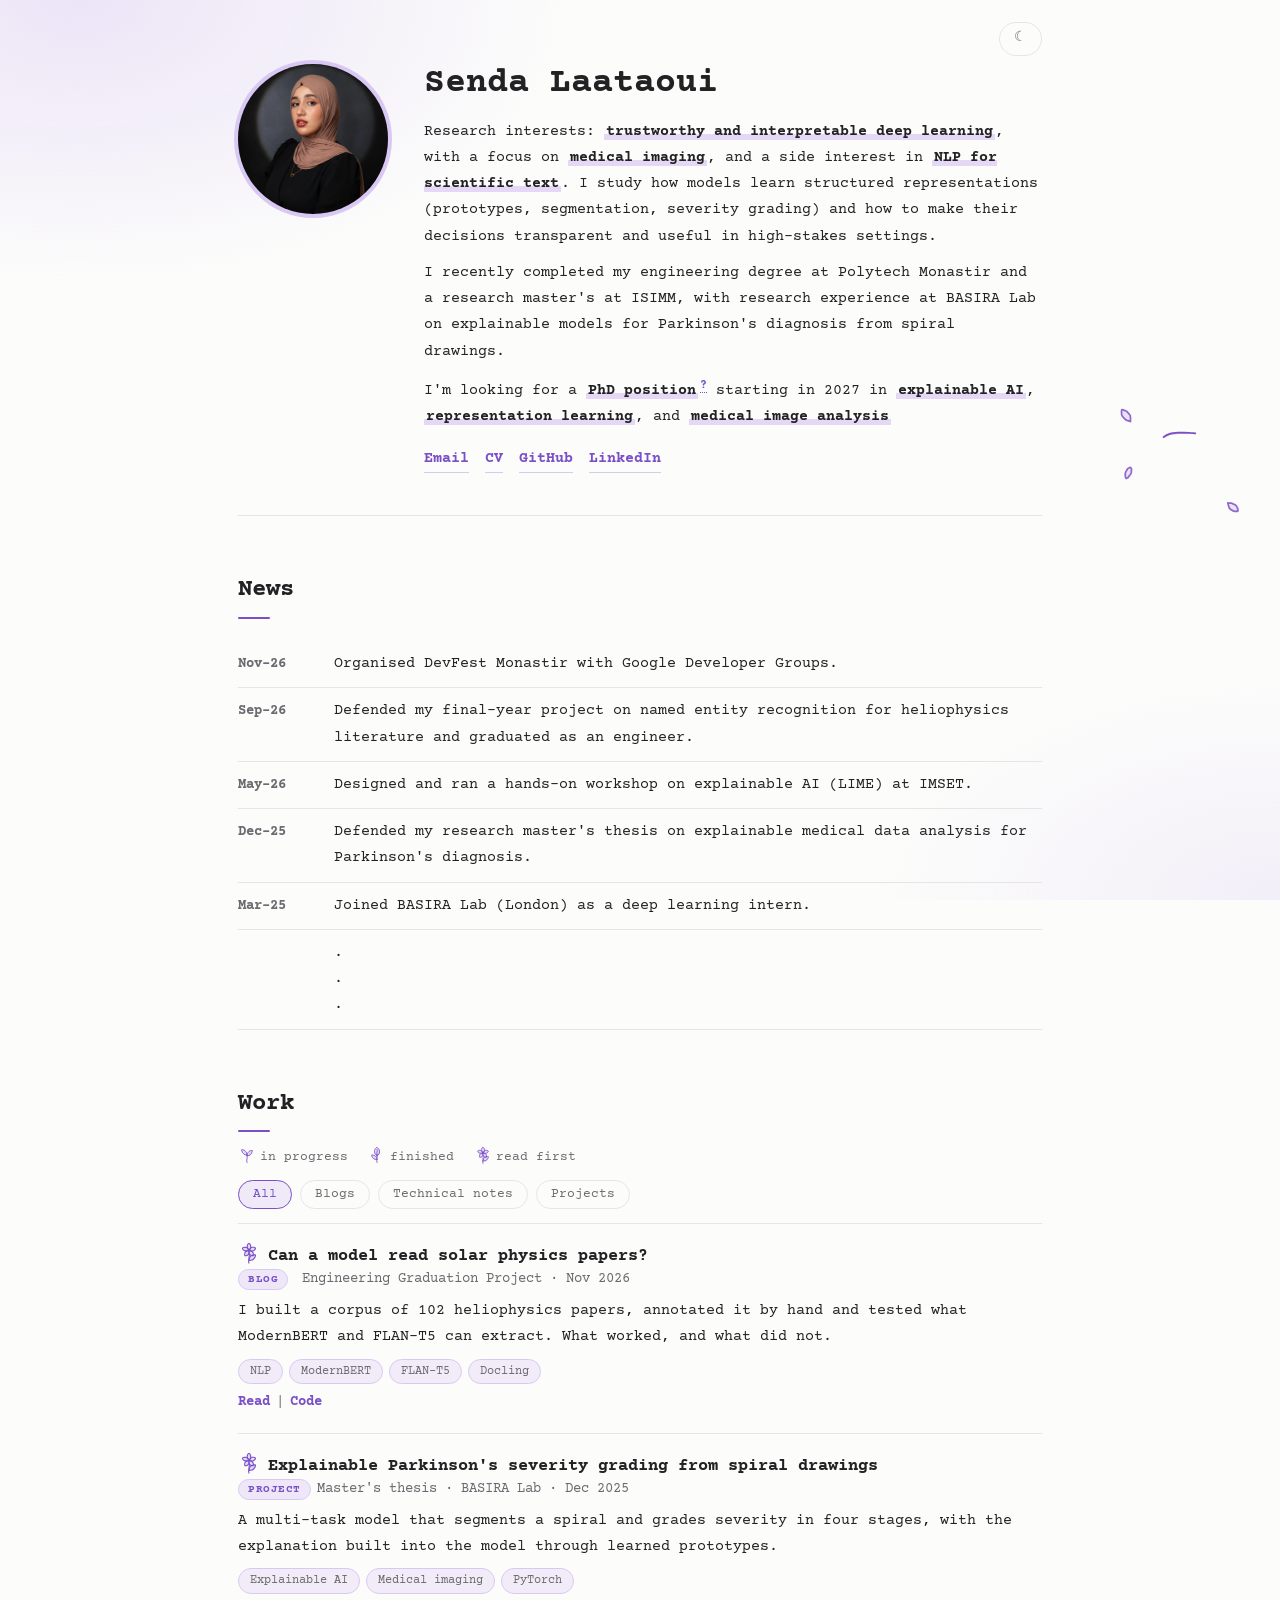
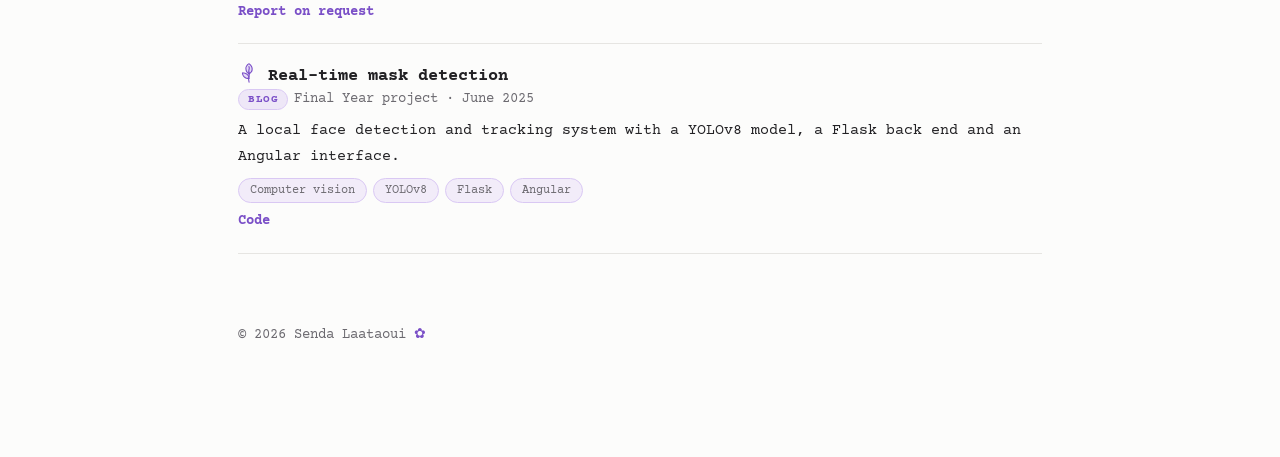
==== commit ea662b1e: "Heliophysics-ner final version" ====
--- a/index.html
+++ b/index.html
@@ -6,67 +6,47 @@
 <title>Senda Laataoui</title>
 <meta name="description" content="Senda Laataoui, deep learning researcher working on explainable AI and medical image analysis.">
 <meta property="og:title" content="Senda Laataoui">
-<meta property="og:description" content="Explainable AI for medical imaging. News and technical notes.">
+<meta property="og:description" content="Explainable AI for medical imaging. Projects and technical notes.">
 <link href="https://fonts.googleapis.com/css2?family=Courier+Prime:ital,wght@0,400;0,700;1,400&display=swap" rel="stylesheet">
 <link rel="icon" type="image/svg+xml" href="assets/favicon.svg">
 <link rel="icon" type="image/png" sizes="48x48" href="assets/favicon-48.png">
 <link rel="apple-touch-icon" href="assets/apple-touch-icon.png">
-<style>
-:root{--bg:#fcfcfb;--panel:#f4f4f2;--fg:#222124;--dim:#6c6a70;--accent:#7a4fc7;--soft:#d9c8f3;--rule:#e6e5e2}
-@media(prefers-color-scheme:dark){:root:not([data-theme="light"]){--bg:#151416;--panel:#1e1d20;--fg:#ececee;--dim:#9c9aa2;--accent:#c7a8f7;--soft:#4a3a6b;--rule:#2d2c30}}
-:root[data-theme="dark"]{--bg:#151416;--panel:#1e1d20;--fg:#ececee;--dim:#9c9aa2;--accent:#c7a8f7;--soft:#4a3a6b;--rule:#2d2c30}
-*{box-sizing:border-box}
-html{scroll-behavior:smooth}
-body{margin:0;background:var(--bg);color:var(--fg);font:16px/1.75 "Courier Prime","Courier New",monospace}
-body::before{content:"";position:fixed;inset:0;z-index:-1;pointer-events:none;background:radial-gradient(60% 45% at 8% 0%,color-mix(in srgb,var(--soft) 40%,transparent),transparent 70%)}
-::selection{background:var(--soft);color:var(--fg)}
-a{color:var(--accent);text-decoration:none}
-a:hover{text-decoration:underline;text-underline-offset:3px}
-a:focus-visible,button:focus-visible{outline:2px solid var(--accent);outline-offset:3px}
-.wrap{max-width:760px;margin:0 auto;padding:64px 24px 100px;position:relative}
-.theme{position:absolute;top:24px;right:24px;background:none;border:1px solid var(--rule);color:var(--dim);border-radius:99px;padding:3px 12px;cursor:pointer;font:inherit;font-size:.85rem}
-header{display:grid;grid-template-columns:160px 1fr;gap:36px;align-items:start;padding-bottom:36px;border-bottom:1px solid var(--rule)}
-.photo{width:160px;height:160px;border-radius:50%;object-fit:cover;background:var(--panel);box-shadow:0 0 0 4px var(--soft)}
-h1{font:700 2.2rem/1.15 "Courier Prime","Courier New",monospace;margin:0 0 14px}
-header p{margin:0 0 10px}
-.links{margin-top:14px;font-weight:700}
-.links span{color:var(--dim);margin:0 8px}
-h2{font:700 1.5rem/1.2 "Courier Prime","Courier New",monospace;margin:56px 0 22px}
-h2::after{content:"";display:block;width:32px;height:2px;background:var(--accent);margin-top:12px;border-radius:2px}
-.news{list-style:none;padding:0;margin:0}
-.news li{display:grid;grid-template-columns:84px 1fr;gap:12px;padding:10px 0;border-bottom:1px solid var(--rule)}
-.news time{color:var(--dim);font-weight:700;font-size:.88rem;padding-top:2px}
-.post{padding:16px 0;border-bottom:1px solid var(--rule)}
-.post h3{font:700 1.05rem "Courier Prime","Courier New",monospace;margin:0 0 2px}
-.post .date{color:var(--dim);font-size:.85rem;margin-bottom:6px}
-.post p{margin:0;color:var(--dim)}
-.soon{color:var(--dim);font-weight:400}
-footer{margin-top:64px;color:var(--dim);font-size:.85rem}
-@media(max-width:640px){
- header{grid-template-columns:1fr;gap:20px}
- .photo{width:120px;height:120px}
- .news li{grid-template-columns:1fr;gap:0}
- .wrap{padding-top:72px}
-}
-</style>
+<link rel="stylesheet" href="assets/style.css">
 </head>
 <body>
+<svg width="0" height="0" style="position:absolute" aria-hidden="true" focusable="false">
+  <symbol id="g-seed" viewBox="0 0 24 24"><path class="sf" d="M12.49 12.57 C12.25 12.55 11.51 12.52 11.04 12.43 C10.57 12.34 10.11 12.22 9.69 12.03 C9.28 11.85 8.90 11.58 8.55 11.31 C8.20 11.04 7.90 10.72 7.59 10.41 C7.27 10.11 6.89 9.84 6.65 9.48 C6.40 9.12 6.26 8.68 6.09 8.26 C5.92 7.84 5.72 7.43 5.60 6.96 C5.49 6.48 5.18 5.63 5.41 5.41 C5.63 5.18 6.47 5.51 6.96 5.60 C7.44 5.69 7.89 5.79 8.31 5.95 C8.74 6.12 9.16 6.33 9.51 6.60 C9.86 6.87 10.13 7.25 10.42 7.58 C10.72 7.91 11.01 8.21 11.27 8.57 C11.54 8.93 11.82 9.30 11.99 9.71 C12.16 10.13 12.23 10.59 12.32 11.06 C12.41 11.52 12.50 12.26 12.53 12.50 Z"/><path class="sf" d="M12.49 13.44 C12.74 13.44 13.49 13.49 13.96 13.43 C14.43 13.37 14.91 13.26 15.33 13.08 C15.75 12.90 16.12 12.62 16.48 12.36 C16.85 12.09 17.19 11.82 17.50 11.50 C17.80 11.18 18.09 10.83 18.31 10.45 C18.53 10.07 18.64 9.64 18.81 9.22 C18.99 8.80 19.23 8.40 19.35 7.95 C19.46 7.49 19.73 6.71 19.51 6.49 C19.30 6.26 18.51 6.51 18.04 6.59 C17.57 6.66 17.10 6.76 16.68 6.93 C16.25 7.10 15.84 7.33 15.49 7.60 C15.13 7.87 14.84 8.22 14.55 8.55 C14.25 8.87 13.95 9.19 13.70 9.56 C13.46 9.92 13.24 10.32 13.07 10.73 C12.90 11.15 12.78 11.60 12.68 12.06 C12.58 12.52 12.49 13.26 12.45 13.50 Z"/><path class="sl" d="M12.12 21.98 C12.05 21.79 11.76 21.22 11.69 20.84 C11.61 20.46 11.67 20.08 11.67 19.71 C11.68 19.35 11.65 18.99 11.70 18.64 C11.75 18.29 11.93 17.97 11.99 17.63 C12.05 17.30 12.04 16.96 12.06 16.63 C12.07 16.30 12.07 15.98 12.09 15.66 C12.11 15.34 12.16 15.03 12.19 14.72 C12.21 14.41 12.21 14.12 12.24 13.81 C12.27 13.50 12.42 13.18 12.39 12.87 C12.35 12.57 12.08 12.14 12.02 11.99"/><path class="sl" d="M11.99 12.07 C11.75 12.05 11.01 12.02 10.54 11.93 C10.07 11.84 9.61 11.72 9.19 11.53 C8.78 11.35 8.40 11.08 8.05 10.81 C7.70 10.54 7.40 10.22 7.09 9.91 C6.77 9.61 6.39 9.34 6.15 8.98 C5.90 8.62 5.76 8.18 5.59 7.76 C5.42 7.34 5.22 6.93 5.10 6.46 C4.99 5.98 4.68 5.13 4.91 4.91 C5.13 4.68 5.97 5.01 6.46 5.10 C6.94 5.19 7.39 5.29 7.81 5.45 C8.24 5.62 8.66 5.83 9.01 6.10 C9.36 6.37 9.63 6.75 9.92 7.08 C10.22 7.41 10.51 7.71 10.77 8.07 C11.04 8.43 11.32 8.80 11.49 9.21 C11.66 9.63 11.73 10.09 11.82 10.56 C11.91 11.02 12.00 11.76 12.03 12.00"/><path class="sl" d="M11.99 12.94 C12.24 12.94 12.99 12.99 13.46 12.93 C13.93 12.87 14.41 12.76 14.83 12.58 C15.25 12.40 15.62 12.12 15.98 11.86 C16.35 11.59 16.69 11.32 17.00 11.00 C17.30 10.68 17.59 10.33 17.81 9.95 C18.03 9.57 18.14 9.14 18.31 8.72 C18.49 8.30 18.73 7.90 18.85 7.45 C18.96 6.99 19.23 6.21 19.01 5.99 C18.80 5.76 18.01 6.01 17.54 6.09 C17.07 6.16 16.60 6.26 16.18 6.43 C15.75 6.60 15.34 6.83 14.99 7.10 C14.63 7.37 14.34 7.72 14.05 8.05 C13.75 8.37 13.45 8.69 13.20 9.06 C12.96 9.42 12.74 9.82 12.57 10.23 C12.40 10.65 12.28 11.10 12.18 11.56 C12.08 12.02 11.99 12.76 11.95 13.00"/></symbol>
+  <symbol id="g-bud" viewBox="0 0 24 24"><path class="sf" d="M12.52 13.48 C12.28 13.29 11.51 12.74 11.10 12.35 C10.70 11.95 10.36 11.53 10.08 11.09 C9.81 10.66 9.57 10.21 9.44 9.74 C9.30 9.28 9.30 8.80 9.25 8.33 C9.20 7.86 9.08 7.37 9.14 6.91 C9.19 6.45 9.38 5.99 9.58 5.56 C9.77 5.13 10.01 4.71 10.28 4.33 C10.56 3.94 10.86 3.56 11.23 3.24 C11.60 2.92 12.09 2.41 12.50 2.43 C12.91 2.45 13.31 3.04 13.67 3.37 C14.02 3.69 14.37 4.01 14.65 4.38 C14.94 4.74 15.19 5.15 15.38 5.58 C15.57 6.00 15.71 6.46 15.80 6.92 C15.88 7.38 15.90 7.86 15.89 8.34 C15.88 8.82 15.87 9.32 15.73 9.80 C15.60 10.27 15.37 10.76 15.08 11.19 C14.78 11.63 14.40 12.03 13.97 12.42 C13.54 12.80 12.74 13.32 12.50 13.50 Z"/><path class="sf" d="M12.49 18.58 C12.25 18.55 11.51 18.48 11.05 18.41 C10.59 18.34 10.13 18.28 9.71 18.16 C9.29 18.03 8.87 17.89 8.52 17.68 C8.16 17.47 7.88 17.17 7.57 16.91 C7.27 16.65 6.96 16.42 6.71 16.12 C6.47 15.81 6.28 15.46 6.10 15.09 C5.92 14.73 5.75 14.35 5.64 13.91 C5.53 13.46 5.20 12.64 5.42 12.42 C5.64 12.19 6.48 12.49 6.95 12.57 C7.43 12.65 7.85 12.77 8.28 12.89 C8.70 13.01 9.14 13.09 9.50 13.28 C9.87 13.48 10.16 13.79 10.45 14.06 C10.75 14.33 11.03 14.59 11.28 14.89 C11.53 15.19 11.80 15.50 11.97 15.87 C12.15 16.24 12.26 16.66 12.35 17.10 C12.45 17.53 12.51 18.26 12.54 18.50 Z"/><path class="sl" d="M12.09 21.99 C12.05 21.74 11.95 21.00 11.86 20.52 C11.78 20.05 11.59 19.58 11.57 19.13 C11.54 18.68 11.67 18.23 11.72 17.80 C11.77 17.36 11.77 16.94 11.84 16.54 C11.92 16.14 12.12 15.77 12.17 15.40 C12.22 15.02 12.13 14.64 12.14 14.30 C12.15 13.95 12.24 13.62 12.24 13.31 C12.24 13.00 12.15 12.71 12.16 12.43 C12.16 12.16 12.28 11.89 12.27 11.65 C12.26 11.40 12.14 11.08 12.11 10.96"/><path class="sl" d="M11.99 18.08 C11.75 18.05 11.01 17.98 10.55 17.91 C10.09 17.84 9.63 17.78 9.21 17.66 C8.79 17.53 8.37 17.39 8.02 17.18 C7.66 16.97 7.38 16.67 7.07 16.41 C6.77 16.15 6.46 15.92 6.21 15.62 C5.97 15.31 5.78 14.96 5.60 14.59 C5.42 14.23 5.25 13.85 5.14 13.41 C5.03 12.96 4.70 12.14 4.92 11.92 C5.14 11.69 5.98 11.99 6.45 12.07 C6.93 12.15 7.35 12.27 7.78 12.39 C8.20 12.51 8.64 12.59 9.00 12.78 C9.37 12.98 9.66 13.29 9.95 13.56 C10.25 13.83 10.53 14.09 10.78 14.39 C11.03 14.69 11.30 15.00 11.47 15.37 C11.65 15.74 11.76 16.16 11.85 16.60 C11.95 17.03 12.01 17.76 12.04 18.00"/><path class="sl" d="M12.02 12.98 C11.78 12.79 11.01 12.24 10.60 11.85 C10.20 11.45 9.86 11.03 9.58 10.59 C9.31 10.16 9.07 9.71 8.94 9.24 C8.80 8.78 8.80 8.30 8.75 7.83 C8.70 7.36 8.58 6.87 8.64 6.41 C8.69 5.95 8.88 5.49 9.08 5.06 C9.27 4.63 9.51 4.21 9.78 3.83 C10.06 3.44 10.36 3.06 10.73 2.74 C11.10 2.42 11.59 1.91 12.00 1.93 C12.41 1.95 12.81 2.54 13.17 2.87 C13.52 3.19 13.87 3.51 14.15 3.88 C14.44 4.24 14.69 4.65 14.88 5.08 C15.07 5.50 15.21 5.96 15.30 6.42 C15.38 6.88 15.40 7.36 15.39 7.84 C15.38 8.32 15.37 8.82 15.23 9.30 C15.10 9.77 14.87 10.26 14.58 10.69 C14.28 11.13 13.90 11.53 13.47 11.92 C13.04 12.30 12.24 12.82 12.00 13.00"/><path class="sl" d="M12.00 13.00 C11.97 12.75 11.81 11.99 11.78 11.50 C11.74 11.01 11.77 10.52 11.79 10.04 C11.82 9.56 11.87 9.07 11.94 8.62 C12.02 8.16 12.19 7.72 12.23 7.30 C12.28 6.88 12.28 6.46 12.23 6.08 C12.18 5.70 11.99 5.19 11.94 5.02"/></symbol>
+  <symbol id="g-bloom" viewBox="0 0 24 24"><path class="sf" d="M12.50 20.56 C12.74 20.53 13.48 20.47 13.95 20.40 C14.41 20.33 14.86 20.25 15.29 20.15 C15.72 20.05 16.17 19.98 16.54 19.79 C16.91 19.60 17.21 19.28 17.50 19.00 C17.79 18.72 18.06 18.44 18.30 18.12 C18.54 17.81 18.75 17.48 18.92 17.10 C19.09 16.73 19.22 16.33 19.32 15.90 C19.41 15.46 19.71 14.73 19.50 14.50 C19.28 14.28 18.51 14.49 18.05 14.56 C17.58 14.62 17.14 14.75 16.72 14.88 C16.30 15.00 15.88 15.12 15.50 15.30 C15.13 15.47 14.75 15.68 14.45 15.94 C14.15 16.20 13.91 16.54 13.69 16.86 C13.46 17.19 13.28 17.54 13.11 17.91 C12.94 18.28 12.74 18.66 12.65 19.10 C12.57 19.53 12.62 20.27 12.61 20.51 Z"/><path class="sf" d="M12.50 9.50 C12.37 9.37 11.90 9.01 11.69 8.73 C11.47 8.44 11.36 8.09 11.22 7.79 C11.08 7.48 10.94 7.19 10.85 6.89 C10.75 6.59 10.69 6.29 10.64 5.99 C10.60 5.68 10.53 5.37 10.56 5.08 C10.58 4.78 10.70 4.50 10.79 4.21 C10.88 3.92 10.96 3.63 11.10 3.35 C11.25 3.07 11.41 2.78 11.64 2.55 C11.87 2.32 12.23 1.95 12.50 1.96 C12.77 1.98 13.04 2.41 13.27 2.64 C13.49 2.88 13.70 3.11 13.85 3.38 C14.01 3.64 14.12 3.93 14.20 4.21 C14.27 4.50 14.25 4.80 14.29 5.09 C14.33 5.39 14.43 5.68 14.44 5.99 C14.44 6.30 14.42 6.64 14.34 6.95 C14.25 7.26 14.08 7.56 13.91 7.86 C13.74 8.15 13.56 8.46 13.33 8.74 C13.10 9.02 12.66 9.39 12.53 9.53 Z"/><path class="sf" d="M12.48 9.49 C12.58 9.33 12.87 8.84 13.08 8.55 C13.28 8.26 13.50 7.99 13.72 7.74 C13.94 7.49 14.17 7.25 14.41 7.04 C14.66 6.82 14.90 6.59 15.19 6.46 C15.47 6.33 15.80 6.31 16.10 6.26 C16.40 6.22 16.70 6.17 17.00 6.18 C17.31 6.18 17.62 6.21 17.91 6.29 C18.21 6.38 18.50 6.53 18.77 6.68 C19.04 6.84 19.43 6.98 19.52 7.22 C19.61 7.46 19.42 7.85 19.29 8.12 C19.16 8.40 18.94 8.66 18.73 8.89 C18.53 9.12 18.30 9.30 18.07 9.50 C17.84 9.70 17.61 9.93 17.34 10.07 C17.08 10.21 16.76 10.31 16.45 10.36 C16.15 10.40 15.82 10.34 15.49 10.32 C15.17 10.31 14.84 10.33 14.51 10.27 C14.18 10.21 13.85 10.08 13.52 9.94 C13.19 9.81 12.69 9.52 12.53 9.44 Z"/><path class="sf" d="M12.49 9.55 C12.67 9.58 13.25 9.62 13.59 9.72 C13.93 9.83 14.22 10.03 14.53 10.17 C14.83 10.32 15.14 10.42 15.41 10.59 C15.68 10.76 15.93 10.96 16.14 11.19 C16.35 11.41 16.50 11.68 16.66 11.94 C16.81 12.21 16.96 12.47 17.06 12.76 C17.15 13.04 17.23 13.35 17.25 13.66 C17.26 13.96 17.20 14.29 17.14 14.60 C17.08 14.91 17.08 15.37 16.88 15.52 C16.67 15.67 16.22 15.55 15.91 15.49 C15.61 15.43 15.31 15.31 15.03 15.18 C14.76 15.05 14.53 14.87 14.27 14.72 C14.02 14.56 13.72 14.45 13.50 14.24 C13.28 14.04 13.11 13.77 12.96 13.50 C12.80 13.23 12.68 12.93 12.59 12.62 C12.49 12.31 12.43 11.99 12.37 11.65 C12.31 11.32 12.22 10.96 12.25 10.60 C12.28 10.24 12.49 9.69 12.54 9.51 Z"/><path class="sf" d="M12.42 9.51 C12.46 9.69 12.63 10.25 12.65 10.61 C12.68 10.96 12.61 11.31 12.57 11.64 C12.52 11.98 12.48 12.30 12.41 12.62 C12.33 12.93 12.24 13.25 12.10 13.53 C11.95 13.80 11.74 14.05 11.52 14.26 C11.31 14.48 11.05 14.65 10.80 14.82 C10.55 14.99 10.29 15.18 10.01 15.28 C9.72 15.38 9.39 15.39 9.08 15.43 C8.76 15.47 8.34 15.65 8.13 15.51 C7.93 15.37 7.92 14.91 7.86 14.60 C7.80 14.29 7.75 13.96 7.77 13.66 C7.79 13.35 7.90 13.06 7.98 12.77 C8.07 12.48 8.14 12.18 8.28 11.91 C8.42 11.64 8.61 11.37 8.83 11.16 C9.05 10.94 9.33 10.78 9.60 10.61 C9.88 10.44 10.15 10.27 10.45 10.12 C10.75 9.97 11.05 9.77 11.40 9.69 C11.74 9.60 12.33 9.62 12.52 9.61 Z"/><path class="sf" d="M12.54 9.59 C12.37 9.67 11.87 9.97 11.53 10.07 C11.18 10.18 10.82 10.19 10.48 10.21 C10.14 10.24 9.82 10.23 9.51 10.22 C9.19 10.22 8.88 10.23 8.58 10.19 C8.28 10.14 7.99 10.05 7.72 9.93 C7.44 9.82 7.19 9.66 6.94 9.49 C6.68 9.33 6.39 9.18 6.19 8.95 C5.98 8.73 5.84 8.43 5.70 8.13 C5.56 7.84 5.27 7.43 5.35 7.18 C5.44 6.92 5.90 6.74 6.19 6.60 C6.48 6.46 6.79 6.38 7.10 6.33 C7.40 6.27 7.70 6.27 8.00 6.28 C8.29 6.28 8.58 6.33 8.88 6.37 C9.17 6.42 9.50 6.42 9.78 6.54 C10.06 6.66 10.29 6.90 10.55 7.09 C10.81 7.28 11.10 7.45 11.35 7.68 C11.59 7.91 11.83 8.18 12.03 8.48 C12.23 8.78 12.47 9.31 12.55 9.47 Z"/><path class="sl" d="M12.00 23.00 C11.95 22.81 11.79 22.22 11.72 21.84 C11.65 21.46 11.55 21.08 11.57 20.71 C11.60 20.35 11.84 20.00 11.89 19.65 C11.94 19.30 11.86 18.96 11.89 18.62 C11.92 18.28 12.05 17.96 12.06 17.63 C12.08 17.30 11.96 16.96 11.98 16.64 C12.01 16.32 12.16 16.03 12.22 15.72 C12.27 15.42 12.29 15.11 12.31 14.81 C12.33 14.50 12.37 14.19 12.32 13.88 C12.28 13.58 12.10 13.14 12.05 12.99"/><path class="sl" d="M12.00 20.06 C12.24 20.03 12.98 19.97 13.45 19.90 C13.91 19.83 14.36 19.75 14.79 19.65 C15.22 19.55 15.67 19.48 16.04 19.29 C16.41 19.10 16.71 18.78 17.00 18.50 C17.29 18.22 17.56 17.94 17.80 17.62 C18.04 17.31 18.25 16.98 18.42 16.60 C18.59 16.23 18.72 15.83 18.82 15.40 C18.91 14.96 19.21 14.23 19.00 14.00 C18.78 13.78 18.01 13.99 17.55 14.06 C17.08 14.12 16.64 14.25 16.22 14.38 C15.80 14.50 15.38 14.62 15.00 14.80 C14.63 14.97 14.25 15.18 13.95 15.44 C13.65 15.70 13.41 16.04 13.19 16.36 C12.96 16.69 12.78 17.04 12.61 17.41 C12.44 17.78 12.24 18.16 12.15 18.60 C12.07 19.03 12.12 19.77 12.11 20.01"/><path class="sl" d="M12.00 9.00 C11.87 8.87 11.40 8.51 11.19 8.23 C10.97 7.94 10.86 7.59 10.72 7.29 C10.58 6.98 10.44 6.69 10.35 6.39 C10.25 6.09 10.19 5.79 10.14 5.49 C10.10 5.18 10.03 4.87 10.06 4.58 C10.08 4.28 10.20 4.00 10.29 3.71 C10.38 3.42 10.46 3.13 10.60 2.85 C10.75 2.57 10.91 2.28 11.14 2.05 C11.37 1.82 11.73 1.45 12.00 1.46 C12.27 1.48 12.54 1.91 12.77 2.14 C12.99 2.38 13.20 2.61 13.35 2.88 C13.51 3.14 13.62 3.43 13.70 3.71 C13.77 4.00 13.75 4.30 13.79 4.59 C13.83 4.89 13.93 5.18 13.94 5.49 C13.94 5.80 13.92 6.14 13.84 6.45 C13.75 6.76 13.58 7.06 13.41 7.36 C13.24 7.65 13.06 7.96 12.83 8.24 C12.60 8.52 12.16 8.89 12.03 9.03"/><path class="sl" d="M11.98 8.99 C12.08 8.83 12.37 8.34 12.58 8.05 C12.78 7.76 13.00 7.49 13.22 7.24 C13.44 6.99 13.67 6.75 13.91 6.54 C14.16 6.32 14.40 6.09 14.69 5.96 C14.97 5.83 15.30 5.81 15.60 5.76 C15.90 5.72 16.20 5.67 16.50 5.68 C16.81 5.68 17.12 5.71 17.41 5.79 C17.71 5.88 18.00 6.03 18.27 6.18 C18.54 6.34 18.93 6.48 19.02 6.72 C19.11 6.96 18.92 7.35 18.79 7.62 C18.66 7.90 18.44 8.16 18.23 8.39 C18.03 8.62 17.80 8.80 17.57 9.00 C17.34 9.20 17.11 9.43 16.84 9.57 C16.58 9.71 16.26 9.81 15.95 9.86 C15.65 9.90 15.32 9.84 14.99 9.82 C14.67 9.81 14.34 9.83 14.01 9.77 C13.68 9.71 13.35 9.58 13.02 9.44 C12.69 9.31 12.19 9.02 12.03 8.94"/><path class="sl" d="M11.99 9.05 C12.17 9.08 12.75 9.12 13.09 9.22 C13.43 9.33 13.72 9.53 14.03 9.67 C14.33 9.82 14.64 9.92 14.91 10.09 C15.18 10.26 15.43 10.46 15.64 10.69 C15.85 10.91 16.00 11.18 16.16 11.44 C16.31 11.71 16.46 11.97 16.56 12.26 C16.65 12.54 16.73 12.85 16.75 13.16 C16.76 13.46 16.70 13.79 16.64 14.10 C16.58 14.41 16.58 14.87 16.38 15.02 C16.17 15.17 15.72 15.05 15.41 14.99 C15.11 14.93 14.81 14.81 14.53 14.68 C14.26 14.55 14.03 14.37 13.77 14.22 C13.52 14.06 13.22 13.95 13.00 13.74 C12.78 13.54 12.61 13.27 12.46 13.00 C12.30 12.73 12.18 12.43 12.09 12.12 C11.99 11.81 11.93 11.49 11.87 11.15 C11.81 10.82 11.72 10.46 11.75 10.10 C11.78 9.74 11.99 9.19 12.04 9.01"/><path class="sl" d="M11.92 9.01 C11.96 9.19 12.13 9.75 12.15 10.11 C12.18 10.46 12.11 10.81 12.07 11.14 C12.02 11.48 11.98 11.80 11.91 12.12 C11.83 12.43 11.74 12.75 11.60 13.03 C11.45 13.30 11.24 13.55 11.02 13.76 C10.81 13.98 10.55 14.15 10.30 14.32 C10.05 14.49 9.79 14.68 9.51 14.78 C9.22 14.88 8.89 14.89 8.58 14.93 C8.26 14.97 7.84 15.15 7.63 15.01 C7.43 14.87 7.42 14.41 7.36 14.10 C7.30 13.79 7.25 13.46 7.27 13.16 C7.29 12.85 7.40 12.56 7.48 12.27 C7.57 11.98 7.64 11.68 7.78 11.41 C7.92 11.14 8.11 10.87 8.33 10.66 C8.55 10.44 8.83 10.28 9.10 10.11 C9.38 9.94 9.65 9.77 9.95 9.62 C10.25 9.47 10.55 9.27 10.90 9.19 C11.24 9.10 11.83 9.12 12.02 9.11"/><path class="sl" d="M12.04 9.09 C11.87 9.17 11.37 9.47 11.03 9.57 C10.68 9.68 10.32 9.69 9.98 9.71 C9.64 9.74 9.32 9.73 9.01 9.72 C8.69 9.72 8.38 9.73 8.08 9.69 C7.78 9.64 7.49 9.55 7.22 9.43 C6.94 9.32 6.69 9.16 6.44 8.99 C6.18 8.83 5.89 8.68 5.69 8.45 C5.48 8.23 5.34 7.93 5.20 7.63 C5.06 7.34 4.77 6.93 4.85 6.68 C4.94 6.42 5.40 6.24 5.69 6.10 C5.98 5.96 6.29 5.88 6.60 5.83 C6.90 5.77 7.20 5.77 7.50 5.78 C7.79 5.78 8.08 5.83 8.38 5.87 C8.67 5.92 9.00 5.92 9.28 6.04 C9.56 6.16 9.79 6.40 10.05 6.59 C10.31 6.78 10.60 6.95 10.85 7.18 C11.09 7.41 11.33 7.68 11.53 7.98 C11.73 8.28 11.97 8.81 12.05 8.97"/><path class="sdot" d="M13.11 8.95 C13.12 9.02 13.19 9.28 13.16 9.38 C13.14 9.48 13.03 9.48 12.96 9.55 C12.90 9.62 12.86 9.69 12.78 9.79 C12.71 9.89 12.60 10.06 12.50 10.12 C12.39 10.19 12.23 10.22 12.16 10.21 C12.08 10.19 12.13 10.06 12.03 10.03 C11.93 10.00 11.65 10.03 11.55 10.02 C11.45 10.01 11.49 10.05 11.43 9.98 C11.36 9.91 11.21 9.68 11.16 9.59 C11.10 9.50 11.12 9.54 11.09 9.45 C11.06 9.36 10.99 9.15 10.98 9.06 C10.97 8.98 11.00 8.99 11.01 8.93 C11.03 8.87 11.07 8.79 11.07 8.71 C11.08 8.62 11.02 8.50 11.06 8.41 C11.10 8.32 11.23 8.24 11.33 8.17 C11.42 8.11 11.53 8.05 11.64 8.01 C11.74 7.98 11.86 7.98 11.95 7.97 C12.04 7.96 12.09 7.94 12.18 7.95 C12.28 7.96 12.42 8.03 12.51 8.04 C12.61 8.06 12.69 7.98 12.76 8.05 C12.82 8.12 12.87 8.36 12.92 8.47 C12.97 8.58 13.04 8.63 13.06 8.70 C13.08 8.77 13.04 8.77 13.01 8.86 C12.99 8.96 12.95 9.16 12.94 9.25 C12.93 9.34 12.95 9.39 12.95 9.41 Z"/></symbol>
+</svg>
 <div class="wrap">
+<!-- Signature: a hand-drawn S-shaped flower that grows as you scroll -->
+<svg class="sig" id="sig" viewBox="0 0 64 64" aria-hidden="true" focusable="false">
+    <g class="stem"><path class="ln" pathLength="1" d="M42.03 23.77 C41.53 23.73 40.03 23.58 39.06 23.51 C38.09 23.45 37.14 23.40 36.21 23.40 C35.29 23.39 34.39 23.41 33.52 23.47 C32.65 23.52 31.80 23.60 31.00 23.74 C30.20 23.88 29.41 24.03 28.71 24.30 C28.01 24.57 27.37 24.97 26.79 25.34 C26.22 25.72 25.71 26.14 25.24 26.53 C24.76 26.93 24.32 27.29 23.94 27.70 C23.55 28.11 23.24 28.53 22.94 28.98 C22.64 29.43 22.31 29.87 22.12 30.38 C21.93 30.90 21.81 31.48 21.79 32.08 C21.78 32.69 21.81 33.39 22.02 34.00 C22.22 34.60 22.59 35.19 23.01 35.72 C23.43 36.24 23.96 36.69 24.55 37.15 C25.15 37.61 25.85 38.03 26.60 38.45 C27.34 38.86 28.19 39.25 29.04 39.64 C29.90 40.02 30.82 40.41 31.75 40.74 C32.68 41.07 33.65 41.36 34.61 41.61 C35.56 41.87 36.56 42.02 37.48 42.26 C38.41 42.49 39.32 42.75 40.16 43.03 C41.01 43.32 41.84 43.59 42.54 43.97 C43.25 44.34 43.90 44.78 44.40 45.28 C44.91 45.78 45.32 46.34 45.57 46.96 C45.82 47.59 45.88 48.31 45.90 49.00 C45.92 49.69 45.87 50.43 45.68 51.09 C45.49 51.75 45.18 52.38 44.75 52.95 C44.33 53.51 43.76 54.05 43.12 54.48 C42.48 54.91 41.70 55.28 40.89 55.53 C40.08 55.79 39.16 55.90 38.25 56.01 C37.33 56.11 36.36 56.16 35.38 56.16 C34.40 56.16 33.38 56.07 32.37 56.01 C31.35 55.94 30.30 55.91 29.27 55.78 C28.24 55.66 27.20 55.48 26.19 55.26 C25.18 55.03 24.17 54.77 23.22 54.44 C22.27 54.11 21.33 53.73 20.49 53.28 C19.64 52.83 18.54 51.98 18.16 51.72"/><path class="ln2" pathLength="1" d="M42.01 23.94 C41.51 23.93 39.99 23.91 39.02 23.90 C38.06 23.88 37.12 23.85 36.21 23.84 C35.30 23.82 34.41 23.78 33.55 23.82 C32.69 23.86 31.85 23.94 31.06 24.07 C30.27 24.21 29.51 24.38 28.81 24.63 C28.11 24.87 27.47 25.21 26.89 25.55 C26.30 25.88 25.78 26.26 25.30 26.63 C24.82 27.00 24.43 27.40 24.01 27.77 C23.60 28.15 23.16 28.48 22.80 28.90 C22.44 29.32 22.09 29.78 21.84 30.31 C21.59 30.85 21.35 31.45 21.30 32.09 C21.26 32.73 21.34 33.49 21.57 34.13 C21.81 34.77 22.25 35.39 22.71 35.94 C23.18 36.49 23.73 36.97 24.36 37.42 C24.99 37.87 25.73 38.26 26.50 38.65 C27.27 39.04 28.12 39.42 29.00 39.77 C29.87 40.13 30.80 40.48 31.75 40.76 C32.69 41.03 33.69 41.24 34.66 41.44 C35.63 41.64 36.63 41.76 37.58 41.95 C38.53 42.15 39.47 42.34 40.34 42.59 C41.22 42.85 42.09 43.10 42.82 43.50 C43.55 43.89 44.21 44.40 44.71 44.96 C45.22 45.52 45.59 46.17 45.84 46.85 C46.08 47.52 46.18 48.29 46.17 49.00 C46.16 49.71 46.00 50.46 45.76 51.12 C45.53 51.78 45.22 52.42 44.77 52.96 C44.32 53.50 43.72 53.99 43.06 54.38 C42.40 54.77 41.62 55.09 40.81 55.30 C39.99 55.51 39.09 55.57 38.17 55.63 C37.26 55.69 36.31 55.67 35.34 55.66 C34.38 55.64 33.39 55.58 32.38 55.55 C31.38 55.51 30.35 55.50 29.32 55.43 C28.29 55.36 27.23 55.30 26.22 55.13 C25.20 54.95 24.19 54.69 23.24 54.37 C22.28 54.06 21.36 53.68 20.50 53.25 C19.65 52.81 18.52 52.03 18.12 51.79"/></g>
+    <g class="leaf"><path class="pf" d="M45.72 47.63 C46.06 47.49 47.13 47.11 47.79 46.82 C48.44 46.53 49.05 46.21 49.63 45.87 C50.21 45.54 50.76 45.18 51.27 44.82 C51.79 44.46 52.27 44.08 52.74 43.71 C53.21 43.33 53.71 43.00 54.09 42.57 C54.47 42.14 54.74 41.63 55.01 41.15 C55.28 40.66 55.50 40.17 55.70 39.67 C55.91 39.17 56.09 38.67 56.25 38.15 C56.42 37.62 56.60 37.08 56.68 36.54 C56.75 36.00 56.99 35.06 56.73 34.91 C56.47 34.75 55.67 35.38 55.12 35.60 C54.57 35.81 53.96 35.96 53.42 36.20 C52.88 36.44 52.36 36.72 51.89 37.06 C51.42 37.39 51.04 37.83 50.62 38.22 C50.19 38.60 49.75 38.95 49.35 39.36 C48.96 39.77 48.53 40.18 48.22 40.67 C47.91 41.16 47.72 41.74 47.50 42.29 C47.27 42.84 47.07 43.41 46.86 43.99 C46.65 44.58 46.43 45.17 46.26 45.81 C46.08 46.44 45.88 47.47 45.81 47.80 Z"/><path class="ln" pathLength="1" d="M44.89 46.77 C45.23 46.63 46.29 46.22 46.94 45.94 C47.60 45.65 48.24 45.38 48.82 45.05 C49.39 44.71 49.90 44.29 50.40 43.91 C50.90 43.53 51.32 43.11 51.81 42.76 C52.29 42.40 52.87 42.16 53.30 41.78 C53.74 41.40 54.14 40.97 54.43 40.49 C54.71 40.02 54.82 39.44 55.02 38.92 C55.22 38.41 55.46 37.92 55.61 37.39 C55.77 36.86 55.90 36.30 55.95 35.75 C56.00 35.20 56.18 34.24 55.92 34.12 C55.66 33.99 54.94 34.76 54.41 35.00 C53.87 35.25 53.26 35.36 52.72 35.58 C52.18 35.80 51.62 36.02 51.15 36.34 C50.67 36.66 50.31 37.12 49.89 37.50 C49.47 37.87 49.04 38.23 48.61 38.62 C48.19 39.00 47.70 39.36 47.33 39.81 C46.97 40.27 46.64 40.79 46.42 41.35 C46.19 41.90 46.11 42.54 45.96 43.15 C45.80 43.76 45.64 44.37 45.48 45.01 C45.32 45.65 45.06 46.66 44.98 47.00"/><path class="ln2" pathLength="1" d="M45.03 47.03 C45.21 46.83 45.75 46.24 46.11 45.82 C46.47 45.41 46.82 44.96 47.19 44.54 C47.56 44.12 47.96 43.70 48.35 43.29 C48.75 42.87 49.18 42.48 49.56 42.05 C49.94 41.62 50.28 41.15 50.64 40.70 C51.00 40.26 51.35 39.81 51.72 39.38 C52.08 38.95 52.43 38.50 52.82 38.12 C53.21 37.73 53.86 37.24 54.07 37.07"/></g>
+    <g class="petals"><g class="petal"><path class="pf" d="M42.81 16.79 C42.60 16.57 41.91 15.92 41.57 15.43 C41.24 14.94 41.00 14.39 40.79 13.86 C40.57 13.34 40.43 12.80 40.28 12.28 C40.14 11.75 40.01 11.24 39.93 10.71 C39.85 10.19 39.76 9.65 39.80 9.14 C39.84 8.62 40.00 8.12 40.15 7.62 C40.29 7.12 40.44 6.63 40.66 6.15 C40.88 5.68 41.12 5.18 41.48 4.78 C41.83 4.39 42.39 3.73 42.80 3.76 C43.21 3.78 43.61 4.53 43.95 4.93 C44.29 5.34 44.63 5.74 44.87 6.19 C45.11 6.64 45.27 7.14 45.39 7.64 C45.51 8.13 45.53 8.64 45.59 9.16 C45.65 9.67 45.77 10.19 45.77 10.72 C45.77 11.25 45.73 11.82 45.59 12.35 C45.45 12.88 45.18 13.40 44.93 13.92 C44.68 14.44 44.41 14.97 44.07 15.46 C43.73 15.95 43.07 16.63 42.88 16.86 Z"/><path class="ln" d="M41.85 16.12 C41.69 15.86 41.14 15.10 40.85 14.57 C40.56 14.05 40.36 13.51 40.13 12.99 C39.89 12.48 39.61 12.00 39.45 11.49 C39.28 10.97 39.19 10.43 39.15 9.91 C39.11 9.39 39.21 8.88 39.23 8.36 C39.24 7.84 39.18 7.31 39.25 6.79 C39.32 6.27 39.42 5.70 39.66 5.25 C39.91 4.79 40.36 4.42 40.74 4.04 C41.13 3.67 41.58 2.99 42.00 2.99 C42.42 2.98 42.96 3.60 43.29 4.02 C43.61 4.43 43.76 4.98 43.94 5.46 C44.12 5.94 44.21 6.42 44.37 6.90 C44.53 7.38 44.82 7.84 44.92 8.34 C45.02 8.85 45.02 9.39 44.97 9.92 C44.92 10.45 44.76 10.97 44.64 11.51 C44.52 12.05 44.45 12.63 44.24 13.17 C44.04 13.71 43.78 14.28 43.40 14.76 C43.03 15.23 42.23 15.79 42.00 16.00"/></g><g class="petal"><path class="pf" d="M42.82 16.81 C42.98 16.55 43.44 15.74 43.80 15.26 C44.16 14.79 44.57 14.38 44.97 13.97 C45.37 13.56 45.76 13.15 46.20 12.82 C46.63 12.48 47.10 12.14 47.59 11.94 C48.09 11.73 48.64 11.67 49.16 11.58 C49.68 11.49 50.20 11.42 50.71 11.41 C51.23 11.40 51.76 11.41 52.26 11.52 C52.75 11.64 53.25 11.87 53.71 12.09 C54.17 12.31 54.88 12.47 55.01 12.83 C55.14 13.19 54.75 13.82 54.50 14.27 C54.26 14.71 53.90 15.14 53.55 15.51 C53.19 15.88 52.78 16.19 52.36 16.50 C51.95 16.82 51.54 17.16 51.06 17.39 C50.59 17.62 50.06 17.79 49.53 17.87 C49.00 17.96 48.44 17.90 47.88 17.90 C47.33 17.89 46.77 17.92 46.21 17.84 C45.65 17.77 45.07 17.64 44.51 17.45 C43.95 17.26 43.13 16.81 42.85 16.68 Z"/><path class="ln" d="M42.05 16.03 C42.22 15.78 42.73 15.00 43.10 14.54 C43.47 14.08 43.88 13.70 44.27 13.28 C44.65 12.86 44.99 12.39 45.41 12.04 C45.83 11.69 46.31 11.38 46.81 11.16 C47.30 10.95 47.84 10.88 48.36 10.76 C48.87 10.64 49.39 10.48 49.91 10.45 C50.43 10.42 50.99 10.42 51.49 10.56 C51.98 10.70 52.45 11.05 52.90 11.30 C53.35 11.54 54.06 11.69 54.18 12.04 C54.30 12.39 53.88 12.99 53.62 13.42 C53.37 13.85 53.00 14.25 52.64 14.61 C52.29 14.97 51.88 15.26 51.49 15.60 C51.10 15.94 50.75 16.41 50.30 16.67 C49.84 16.93 49.28 17.06 48.75 17.16 C48.21 17.25 47.65 17.23 47.09 17.23 C46.53 17.23 45.96 17.24 45.40 17.15 C44.83 17.07 44.25 16.93 43.70 16.70 C43.15 16.46 42.38 15.89 42.11 15.73"/></g><g class="petal"><path class="pf" d="M42.79 16.84 C43.09 16.91 44.01 17.07 44.57 17.28 C45.12 17.49 45.60 17.82 46.10 18.09 C46.60 18.36 47.11 18.59 47.56 18.90 C48.01 19.20 48.46 19.54 48.82 19.93 C49.18 20.33 49.45 20.80 49.72 21.25 C49.98 21.70 50.23 22.16 50.42 22.64 C50.61 23.12 50.79 23.63 50.84 24.15 C50.90 24.66 50.82 25.21 50.75 25.73 C50.67 26.24 50.70 27.01 50.38 27.24 C50.07 27.46 49.34 27.21 48.84 27.09 C48.34 26.97 47.85 26.75 47.40 26.52 C46.95 26.29 46.55 25.97 46.13 25.68 C45.71 25.39 45.24 25.14 44.86 24.78 C44.49 24.42 44.15 23.98 43.88 23.52 C43.61 23.06 43.42 22.53 43.23 22.01 C43.05 21.49 42.88 20.95 42.77 20.38 C42.65 19.82 42.53 19.23 42.54 18.63 C42.56 18.03 42.82 17.11 42.88 16.81 Z"/><path class="ln" d="M42.00 16.01 C42.29 16.10 43.17 16.39 43.73 16.58 C44.30 16.77 44.89 16.88 45.38 17.15 C45.87 17.42 46.27 17.84 46.68 18.20 C47.08 18.56 47.43 18.95 47.81 19.31 C48.20 19.68 48.71 19.97 49.01 20.39 C49.32 20.81 49.50 21.33 49.67 21.83 C49.83 22.32 49.92 22.83 50.00 23.35 C50.07 23.87 50.17 24.40 50.12 24.94 C50.08 25.49 50.06 26.43 49.72 26.63 C49.38 26.83 48.59 26.30 48.08 26.13 C47.56 25.96 47.11 25.82 46.64 25.63 C46.18 25.43 45.68 25.24 45.29 24.94 C44.89 24.63 44.61 24.18 44.27 23.80 C43.92 23.41 43.57 23.05 43.23 22.63 C42.89 22.21 42.43 21.80 42.21 21.29 C41.99 20.79 41.97 20.17 41.91 19.59 C41.84 19.02 41.84 18.43 41.83 17.83 C41.82 17.23 41.84 16.30 41.85 15.99"/></g><g class="petal"><path class="pf" d="M42.69 16.81 C42.73 17.11 42.93 18.04 42.94 18.63 C42.94 19.22 42.82 19.80 42.72 20.36 C42.62 20.93 42.51 21.47 42.36 22.01 C42.20 22.54 42.04 23.08 41.78 23.55 C41.51 24.02 41.14 24.43 40.77 24.80 C40.40 25.18 39.98 25.49 39.56 25.80 C39.14 26.10 38.72 26.43 38.26 26.63 C37.79 26.84 37.25 26.94 36.75 27.04 C36.25 27.13 35.56 27.41 35.25 27.20 C34.94 26.98 34.95 26.23 34.88 25.72 C34.81 25.22 34.77 24.67 34.83 24.16 C34.88 23.65 35.07 23.15 35.24 22.66 C35.40 22.17 35.57 21.67 35.81 21.21 C36.06 20.74 36.35 20.27 36.72 19.88 C37.09 19.50 37.57 19.19 38.03 18.88 C38.48 18.57 38.96 18.28 39.45 18.01 C39.95 17.74 40.46 17.43 41.02 17.24 C41.58 17.06 42.53 16.98 42.83 16.93 Z"/><path class="ln" d="M42.09 15.99 C42.08 16.30 42.05 17.24 42.01 17.83 C41.97 18.42 41.96 19.00 41.86 19.55 C41.77 20.11 41.65 20.67 41.44 21.16 C41.24 21.66 40.88 22.08 40.62 22.54 C40.36 23.00 40.17 23.49 39.89 23.93 C39.60 24.37 39.30 24.86 38.90 25.19 C38.50 25.52 37.98 25.70 37.49 25.91 C37.00 26.11 36.53 26.30 35.99 26.43 C35.45 26.56 34.56 26.93 34.24 26.68 C33.92 26.43 34.04 25.47 34.05 24.93 C34.06 24.38 34.22 23.90 34.31 23.39 C34.39 22.89 34.41 22.39 34.55 21.90 C34.70 21.42 34.89 20.93 35.16 20.49 C35.42 20.05 35.81 19.69 36.14 19.27 C36.47 18.85 36.75 18.38 37.15 17.98 C37.54 17.58 37.97 17.16 38.48 16.88 C38.98 16.61 39.60 16.48 40.18 16.33 C40.77 16.18 41.69 16.04 41.99 15.98"/></g><g class="petal"><path class="pf" d="M42.84 16.91 C42.56 17.02 41.71 17.45 41.13 17.60 C40.56 17.74 39.95 17.75 39.38 17.78 C38.81 17.82 38.26 17.81 37.72 17.80 C37.18 17.78 36.63 17.79 36.11 17.68 C35.60 17.58 35.10 17.39 34.62 17.19 C34.15 16.99 33.71 16.73 33.26 16.47 C32.82 16.20 32.33 15.95 31.96 15.59 C31.59 15.23 31.29 14.77 31.03 14.30 C30.78 13.83 30.29 13.17 30.42 12.78 C30.55 12.38 31.34 12.14 31.83 11.94 C32.32 11.74 32.84 11.61 33.35 11.55 C33.86 11.49 34.38 11.53 34.89 11.56 C35.39 11.59 35.90 11.64 36.41 11.72 C36.92 11.81 37.46 11.87 37.95 12.07 C38.44 12.27 38.88 12.61 39.34 12.92 C39.80 13.22 40.27 13.52 40.71 13.90 C41.14 14.27 41.59 14.67 41.96 15.15 C42.32 15.63 42.72 16.49 42.87 16.76 Z"/><path class="ln" d="M42.11 16.28 C41.81 16.35 40.90 16.58 40.31 16.72 C39.72 16.86 39.17 17.05 38.60 17.13 C38.03 17.21 37.46 17.27 36.91 17.21 C36.37 17.15 35.84 16.95 35.34 16.78 C34.84 16.61 34.40 16.37 33.91 16.19 C33.43 16.01 32.87 15.96 32.43 15.71 C32.00 15.46 31.62 15.06 31.28 14.69 C30.93 14.31 30.65 13.90 30.34 13.44 C30.04 12.97 29.33 12.33 29.43 11.92 C29.53 11.51 30.44 11.16 30.96 10.98 C31.48 10.79 32.04 10.86 32.56 10.82 C33.08 10.77 33.58 10.71 34.09 10.71 C34.60 10.71 35.14 10.68 35.63 10.82 C36.12 10.96 36.56 11.30 37.03 11.54 C37.50 11.78 37.96 12.01 38.44 12.26 C38.93 12.51 39.49 12.71 39.94 13.07 C40.38 13.42 40.75 13.91 41.10 14.39 C41.46 14.87 41.91 15.69 42.08 15.95"/></g></g>
+    <path class="cn" d="M43.84 15.99 C43.87 16.06 44.05 16.27 44.03 16.41 C44.01 16.55 43.88 16.66 43.72 16.82 C43.56 16.97 43.21 17.18 43.07 17.33 C42.93 17.49 42.98 17.67 42.89 17.74 C42.81 17.81 42.73 17.74 42.55 17.76 C42.38 17.78 42.01 17.89 41.82 17.87 C41.62 17.85 41.48 17.69 41.36 17.62 C41.24 17.56 41.26 17.52 41.10 17.47 C40.94 17.42 40.56 17.46 40.40 17.34 C40.24 17.23 40.20 16.97 40.14 16.81 C40.08 16.64 40.01 16.50 40.02 16.36 C40.03 16.21 40.17 16.13 40.20 15.94 C40.22 15.74 40.10 15.34 40.17 15.18 C40.24 15.02 40.51 15.06 40.63 14.97 C40.75 14.88 40.79 14.77 40.88 14.63 C40.97 14.49 41.05 14.24 41.18 14.13 C41.31 14.02 41.47 13.91 41.67 13.95 C41.88 13.99 42.23 14.30 42.42 14.36 C42.60 14.41 42.66 14.25 42.77 14.27 C42.89 14.29 42.96 14.33 43.09 14.48 C43.21 14.63 43.42 15.00 43.51 15.17 C43.61 15.34 43.56 15.37 43.65 15.50 C43.75 15.63 44.08 15.82 44.08 15.95 C44.08 16.08 43.71 16.15 43.65 16.29 C43.60 16.42 43.74 16.70 43.75 16.78 Z"/>
+    <g class="drift"><g><path class="pf" d="M10.30 18.29 C10.14 18.26 9.61 18.22 9.30 18.12 C8.99 18.01 8.71 17.82 8.44 17.66 C8.17 17.50 7.90 17.34 7.66 17.15 C7.42 16.96 7.19 16.76 7.01 16.53 C6.83 16.30 6.70 16.03 6.58 15.77 C6.46 15.51 6.37 15.24 6.29 14.98 C6.20 14.71 6.12 14.44 6.08 14.17 C6.03 13.89 5.99 13.60 6.01 13.31 C6.04 13.03 6.03 12.60 6.21 12.46 C6.39 12.33 6.81 12.47 7.09 12.52 C7.38 12.57 7.68 12.64 7.94 12.77 C8.19 12.90 8.42 13.09 8.63 13.28 C8.85 13.47 9.03 13.69 9.22 13.91 C9.40 14.14 9.61 14.35 9.74 14.61 C9.88 14.87 9.95 15.17 10.03 15.46 C10.11 15.75 10.15 16.05 10.21 16.35 C10.26 16.66 10.34 16.97 10.36 17.29 C10.37 17.62 10.31 18.13 10.30 18.30 Z"/><path class="ln" d="M10.01 17.96 C9.85 17.91 9.37 17.75 9.06 17.64 C8.75 17.54 8.42 17.49 8.15 17.34 C7.88 17.20 7.65 16.98 7.42 16.78 C7.19 16.58 6.99 16.37 6.79 16.16 C6.58 15.95 6.36 15.75 6.19 15.51 C6.03 15.28 5.86 15.02 5.78 14.74 C5.70 14.47 5.73 14.16 5.71 13.87 C5.69 13.59 5.63 13.31 5.65 13.01 C5.68 12.71 5.68 12.19 5.86 12.09 C6.04 11.98 6.47 12.29 6.75 12.38 C7.03 12.48 7.29 12.54 7.54 12.65 C7.80 12.76 8.08 12.86 8.30 13.03 C8.52 13.20 8.66 13.46 8.85 13.67 C9.04 13.89 9.26 14.08 9.44 14.31 C9.63 14.55 9.85 14.80 9.95 15.08 C10.06 15.37 10.04 15.71 10.07 16.03 C10.09 16.35 10.10 16.67 10.10 17.00 C10.09 17.32 10.06 17.84 10.06 18.01"/></g><g><path class="pf" d="M58.30 58.35 C58.45 58.34 58.92 58.31 59.21 58.34 C59.51 58.37 59.79 58.45 60.06 58.52 C60.33 58.59 60.60 58.67 60.86 58.76 C61.11 58.85 61.38 58.94 61.61 59.08 C61.84 59.21 62.06 59.39 62.24 59.58 C62.41 59.77 62.53 60.02 62.67 60.23 C62.81 60.45 62.99 60.66 63.08 60.90 C63.18 61.13 63.21 61.41 63.24 61.67 C63.26 61.93 63.36 62.30 63.24 62.44 C63.11 62.59 62.73 62.54 62.47 62.54 C62.22 62.55 61.95 62.52 61.70 62.47 C61.45 62.43 61.21 62.35 60.97 62.26 C60.73 62.17 60.48 62.07 60.26 61.93 C60.03 61.80 59.80 61.65 59.61 61.46 C59.42 61.27 59.27 61.02 59.12 60.79 C58.98 60.55 58.86 60.29 58.75 60.03 C58.63 59.77 58.50 59.50 58.43 59.21 C58.36 58.92 58.34 58.45 58.32 58.30 Z"/><path class="ln" d="M58.00 58.08 C58.15 58.09 58.61 58.09 58.91 58.10 C59.20 58.12 59.50 58.10 59.77 58.17 C60.04 58.24 60.28 58.41 60.53 58.52 C60.78 58.62 61.05 58.68 61.29 58.80 C61.53 58.92 61.79 59.06 61.98 59.24 C62.16 59.42 62.28 59.68 62.41 59.91 C62.54 60.13 62.66 60.36 62.75 60.61 C62.84 60.85 62.94 61.11 62.97 61.36 C63.00 61.62 63.07 62.01 62.93 62.14 C62.80 62.27 62.43 62.14 62.17 62.14 C61.92 62.15 61.65 62.22 61.40 62.19 C61.15 62.15 60.91 62.05 60.67 61.95 C60.44 61.85 60.22 61.72 59.99 61.59 C59.76 61.46 59.51 61.34 59.30 61.16 C59.10 60.99 58.90 60.77 58.75 60.53 C58.61 60.30 58.53 60.01 58.44 59.73 C58.35 59.46 58.27 59.18 58.20 58.89 C58.12 58.60 58.05 58.15 58.02 58.00"/></g><g><path class="pf" d="M8.25 46.32 C8.21 46.19 8.08 45.79 8.00 45.53 C7.93 45.27 7.83 45.01 7.80 44.76 C7.76 44.50 7.76 44.24 7.79 43.99 C7.82 43.74 7.88 43.50 7.96 43.27 C8.04 43.04 8.14 42.82 8.25 42.62 C8.36 42.41 8.47 42.21 8.61 42.02 C8.75 41.84 8.90 41.66 9.07 41.51 C9.25 41.36 9.45 41.25 9.65 41.13 C9.86 41.01 10.14 40.72 10.31 40.77 C10.48 40.82 10.58 41.21 10.66 41.44 C10.75 41.67 10.79 41.90 10.83 42.13 C10.87 42.36 10.90 42.60 10.89 42.83 C10.87 43.06 10.83 43.30 10.76 43.52 C10.69 43.75 10.58 43.96 10.46 44.17 C10.35 44.38 10.21 44.58 10.07 44.78 C9.93 44.99 9.81 45.22 9.63 45.39 C9.44 45.57 9.20 45.69 8.98 45.84 C8.76 45.99 8.41 46.22 8.30 46.30 Z"/><path class="ln" d="M7.95 46.02 C7.89 45.89 7.66 45.52 7.60 45.26 C7.53 45.00 7.57 44.71 7.56 44.45 C7.54 44.19 7.50 43.94 7.52 43.69 C7.54 43.44 7.60 43.20 7.68 42.97 C7.76 42.75 7.89 42.54 8.01 42.34 C8.12 42.14 8.25 41.96 8.38 41.77 C8.51 41.59 8.61 41.37 8.77 41.21 C8.93 41.05 9.15 40.94 9.35 40.83 C9.56 40.72 9.80 40.49 9.99 40.54 C10.17 40.59 10.36 40.89 10.46 41.10 C10.56 41.32 10.60 41.58 10.60 41.82 C10.61 42.06 10.53 42.29 10.50 42.52 C10.47 42.76 10.50 43.00 10.45 43.22 C10.39 43.45 10.30 43.68 10.17 43.88 C10.05 44.08 9.86 44.24 9.71 44.44 C9.56 44.63 9.44 44.84 9.28 45.04 C9.12 45.24 8.97 45.49 8.75 45.64 C8.54 45.80 8.12 45.93 7.99 45.99"/></g></g>
+</svg>
 <button class="theme" id="theme" aria-label="Toggle light and dark theme">&#9790;</button>
 
 <header>
   <img class="photo" src="assets/photo.jpg" alt="Senda Laataoui">
-  <div>
-    <h1>Senda Laataoui</h1>
-    <p>Research interests: <strong>explainable AI</strong> and <strong>medical image analysis</strong>, with a side interest in <strong>NLP for scientific text</strong>.</p>
-    <p>I build deep learning models for medical images, and I care about making their decisions understandable to the clinicians who would rely on them.</p>
-    <p>I recently graduated as an AI engineer after a research master's with BASIRA Lab (London), and I teach practical sessions at ISIMM.</p>
-    <p>Looking for a <strong>PhD position</strong> in explainable AI and medical image analysis, in France or elsewhere in Europe.</p>
-    <div class="links">
-      <a href="mailto:laataouisenda@gmail.com">Email</a><span>|</span><a href="assets/cv.pdf">CV</a><span>|</span><a href="https://github.com/laataouisenda">GitHub</a><span>|</span><a href="https://www.linkedin.com/in/senda-laataoui">LinkedIn</a>
-    </div>
+
+<div class="intro">
+  <h1>Senda Laataoui</h1>
+  <p>Research interests: <strong>trustworthy and interpretable deep learning</strong>, with a focus on <strong>medical imaging</strong>, and a side interest in <strong>NLP for scientific text</strong>. I study how models learn structured representations (prototypes, segmentation, severity grading) and how to make their decisions transparent and useful in high-stakes settings.</p>  <p>I recently completed my engineering degree at Polytech Monastir and a research master's at ISIMM, with research experience at BASIRA Lab on explainable models for Parkinson's diagnosis from spiral drawings.</p>
+  <!-- The "?" : change the text in data-tip to change the tooltip -->
+  <p>I'm looking for a <strong>PhD position</strong><span class="q" tabindex="0" data-tip="The topic is flexible: anything close to explainable AI, representation learning, medical imaging, trustworthy ML or NLP for science.">?</span> starting in 2027 in <strong>explainable AI</strong>, <strong>representation learning</strong>, and <strong>medical image analysis</strong></p>
+  <div class="social">
+    <a href="mailto:laataouisenda@gmail.com">Email</a>
+    <a href="assets/cv.pdf">CV</a>
+    <a href="https://github.com/laataouisenda">GitHub</a>
+    <a href="https://www.linkedin.com/in/senda-laataoui">LinkedIn</a>
   </div>
-</header>
+</div>
+
+  </header>
 
 <section id="news">
   <h2>News</h2>
@@ -76,20 +56,55 @@
     <li><time>May-26</time><span>Designed and ran a hands-on workshop on explainable AI (LIME) at IMSET.</span></li>
     <li><time>Dec-25</time><span>Defended my research master's thesis on explainable medical data analysis for Parkinson's diagnosis.</span></li>
     <li><time>Mar-25</time><span>Joined BASIRA Lab (London) as a deep learning intern.</span></li>
+    <li><time> </time><span>.<br>.<br>.<br></span></li>
   </ul>
 </section>
 
-<section id="blog">
-  <h2>Blog &amp; technical notes</h2>
-  <!-- To add a post: copy one <div class="post"> block and link its title, e.g. <a href="posts/my-post.html">Title</a> -->
-  <div class="post">
-    <h3>Named entity recognition for heliophysics literature <span class="soon">(coming soon)</span></h3>
-    <div class="date">2026</div>
-    <p>How I built an annotated corpus, a PDF extraction pipeline and a model comparison for scientific text, and what failed along the way.</p>
+<section id="work">
+  <h2>Work</h2>
+  <p class="legend"><span class="stage" title="Seed: in progress"><svg><use href="#g-seed"/></svg></span>in progress <span class="stage" title="Bud: finished"><svg><use href="#g-bud"/></svg></span>finished <span class="stage" title="Bloom: read first"><svg><use href="#g-bloom"/></svg></span>read first</p>
+
+  <div class="filters" id="filters">
+    <button class="on" data-kind="all">All</button><button data-kind="Blogs">Blogs</button><button data-kind="note">Technical notes</button><button data-kind="project">Projects</button>
+  </div>
+
+  <!--
+    HOW TO ADD SOMETHING (article, technical note or project)
+    1. Copy one whole <div class="item" data-kind="..."> ... </div> block below.
+    2. Set data-kind to article, note or project (this drives the filter buttons), and change the label inside <span class="kind">.
+    3. Change the title, the meta line, the sentence and the chips.
+    4. Link the title to the page if it has one: <a href="posts/my-post.html">Title</a>.
+    5. Pick the growth icon before the title: g-seed (in progress), g-bud (finished) or g-bloom (my favourite, read first).
+       Example: <span class="stage"><svg><use href="#g-bud"/></svg></span>
+    6. Keep only the links you have in the plinks line, or delete the line.
+  -->
+
+  <div class="item" data-kind="Blogs">
+    <h3><span class="stage" title="Bloom: read first"><svg><use href="#g-bloom"/></svg></span><a href="blogs/heliophysics-ner.html">Can a model read solar physics papers?</a></h3>
+    <div class="meta"><span class="kind">Blog</span> Engineering Graduation Project &middot; Nov 2026</div>
+    <p>I built a corpus of 102 heliophysics papers, annotated it by hand and tested what ModernBERT and FLAN-T5 can extract. What worked, and what did not.</p>
+    <div class="chips"><span>NLP</span><span>ModernBERT</span><span>FLAN-T5</span><span>Docling</span></div>
+    <div class="plinks"><a href="blogs/heliophysics-ner.html">Read</a><span class="sep">|</span><a href="https://github.com/laataouisenda/heliophysics-ner">Code</a></div>
+  </div>
+
+  <div class="item" data-kind="project">
+    <h3><span class="stage" title="Bloom: read first"><svg><use href="#g-bloom"/></svg></span>Explainable Parkinson's severity grading from spiral drawings</h3>
+    <div class="meta"><span class="kind">Project</span>Master's thesis &middot; BASIRA Lab &middot; Dec 2025</div>
+    <p>A multi-task model that segments a spiral and grades severity in four stages, with the explanation built into the model through learned prototypes.</p>
+    <div class="chips"><span>Explainable AI</span><span>Medical imaging</span><span>PyTorch</span></div>
+    <div class="plinks"><a href="mailto:laataouisenda@gmail.com?subject=Thesis%20request">Report on request</a></div>
+  </div>
+
+  <div class="item" data-kind="Blogs">
+    <h3><span class="stage" title="Bud: finished"><svg><use href="#g-bud"/></svg></span>Real-time mask detection</h3>
+    <div class="meta"><span class="kind">Blog</span>Final Year project &middot; June 2025</div>
+    <p>A local face detection and tracking system with a YOLOv8 model, a Flask back end and an Angular interface.</p>
+    <div class="chips"><span>Computer vision</span><span>YOLOv8</span><span>Flask</span><span>Angular</span></div>
+    <div class="plinks"><a href="https://github.com/laataouisenda/mask-detector-yolo">Code</a></div>
   </div>
 </section>
 
-<footer>&copy; <span id="yr"></span> Senda Laataoui</footer>
+<footer>&copy; <span id="yr"></span> Senda Laataoui <span class="petal">&#10047;</span></footer>
 </div>
 
 <script>
@@ -105,6 +120,55 @@
     try { localStorage.setItem("theme", next); } catch(e){}
   });
 })();
+
+(function(){
+  var btns = document.querySelectorAll("#filters button"), items = document.querySelectorAll("#work .item");
+  btns.forEach(function(b){
+    b.addEventListener("click", function(){
+      btns.forEach(function(x){ x.classList.remove("on"); });
+      b.classList.add("on");
+      items.forEach(function(i){ i.hidden = b.dataset.kind !== "all" && i.dataset.kind !== b.dataset.kind; });
+    });
+  });
+})();
+
+(function(){
+  var sig = document.getElementById("sig");
+  if (!sig) return;
+  var stems = sig.querySelectorAll(".stem path"),
+      leafLines = sig.querySelectorAll(".leaf path[pathLength]"),
+      leafFill = sig.querySelector(".leaf .pf"),
+      petals = sig.querySelectorAll(".petal"),
+      centre = sig.querySelector(".cn"),
+      wide = window.matchMedia("(min-width:1180px)"),
+      still = window.matchMedia("(prefers-reduced-motion: reduce)");
+  function clamp(x){ return Math.max(0, Math.min(1, x)); }
+  function seg(p, a, b){ return clamp((p - a) / (b - a)); }
+  function line(el, s){ el.style.strokeDashoffset = 1 - s; el.style.visibility = s > 0 ? "visible" : "hidden"; }
+  function draw(p){
+    stems.forEach(function(el){ line(el, seg(p, 0, .55)); });
+    var l = seg(p, .3, .6);
+    leafLines.forEach(function(el){ line(el, l); });
+    leafFill.style.opacity = l;
+    petals.forEach(function(el, i){
+      var v = seg(p, .55 + i * .07, .78 + i * .07);
+      el.style.opacity = v;
+      el.style.transform = "scale(" + (.3 + .7 * v) + ")";
+    });
+    centre.style.opacity = seg(p, .9, 1);
+  }
+  function update(){
+    var p = 1;
+    if (wide.matches && !still.matches){
+      var max = document.documentElement.scrollHeight - window.innerHeight;
+      p = max > 0 ? .1 + .9 * clamp(window.scrollY / max) : 1;
+    }
+    draw(p);
+  }
+  window.addEventListener("scroll", update, {passive: true});
+  window.addEventListener("resize", update);
+  update();
+})();
 </script>
 </body>
 </html>
--- a/assets/style.css
+++ b/assets/style.css
@@ -0,0 +1,122 @@
+/* ---------- Colours (your original palette) ---------- */
+:root{--bg:#fcfcfb;--panel:#f4f4f2;--fg:#222124;--dim:#6c6a70;--accent:#7a4fc7;--soft:#d9c8f3;--rule:#e6e5e2}
+@media(prefers-color-scheme:dark){:root:not([data-theme="light"]){--bg:#151416;--panel:#1e1d20;--fg:#ececee;--dim:#9c9aa2;--accent:#c7a8f7;--soft:#4a3a6b;--rule:#2d2c30}}
+:root[data-theme="dark"]{--bg:#151416;--panel:#1e1d20;--fg:#ececee;--dim:#9c9aa2;--accent:#c7a8f7;--soft:#4a3a6b;--rule:#2d2c30}
+
+/* ---------- Base ---------- */
+*{box-sizing:border-box}
+::selection{background:var(--soft);color:var(--fg)}
+html{scroll-behavior:smooth}
+body{margin:0;background:var(--bg);color:var(--fg);font:15px/1.75 "Courier Prime","Courier New",monospace}
+/* two soft pastel glows: the "touch" of purple */
+body::before{content:"";position:fixed;inset:0;z-index:-1;pointer-events:none;
+  background:
+   radial-gradient(55% 45% at 6% 0%,color-mix(in srgb,var(--soft) 45%,transparent),transparent 70%),
+   radial-gradient(45% 35% at 100% 100%,color-mix(in srgb,var(--soft) 25%,transparent),transparent 70%)}
+a{color:var(--accent);text-decoration:none}
+a:hover{text-decoration:underline;text-underline-offset:3px}
+a:focus-visible,button:focus-visible{outline:2px solid var(--accent);outline-offset:3px}
+p{margin:0 0 14px}
+
+/* ---------- Page ---------- */
+.wrap{max-width:860px;margin:0 auto;padding:64px 28px 110px;position:relative}
+.theme{position:absolute;top:22px;right:28px;background:none;border:1px solid var(--rule);color:var(--dim);border-radius:99px;padding:4px 14px;cursor:pointer;font:inherit;font-size:.85rem;transition:border-color .2s}
+.theme:hover{border-color:var(--accent)}
+
+/* ---------- Header ---------- */
+header{position:relative;display:grid;grid-template-columns:150px 1fr;gap:36px;align-items:start;padding-bottom:42px;border-bottom:1px solid var(--rule)}
+.photo{width:150px;height:150px;border-radius:50%;object-fit:cover;background:var(--panel);box-shadow:0 0 0 4px var(--soft);transition:box-shadow .3s ease}
+.photo:hover{box-shadow:0 0 0 4px var(--soft),0 0 0 9px color-mix(in srgb,var(--soft) 40%,transparent)}
+.intro{padding-right:0}
+h1{font:700 2.2rem/1.1 "Courier Prime","Courier New",monospace;margin:0 0 16px}
+.intro p{margin:0 0 10px}
+.intro strong{font-weight:700;background:linear-gradient(transparent 62%,color-mix(in srgb,var(--soft) 70%,transparent) 62%);padding:0 2px}
+.social{display:flex;flex-wrap:wrap;gap:6px 16px;font-size:.92rem;margin-top:16px;font-weight:700}
+.social a{border-bottom:1px solid var(--soft)}
+.social a:hover{text-decoration:none;border-color:var(--accent)}
+
+/* "?" with a soft tooltip */
+.q{position:relative;color:var(--accent);font-weight:700;cursor:help;vertical-align:super;font-size:.8em;margin-left:2px;border-bottom:1px dotted var(--accent)}
+.q::after{content:attr(data-tip);position:absolute;left:-8px;top:1.7em;width:270px;background:var(--panel);border:1px solid var(--soft);color:var(--fg);padding:9px 13px;border-radius:12px;font:400 .82rem/1.5 "Courier Prime","Courier New",monospace;opacity:0;pointer-events:none;transition:opacity .2s;z-index:5}
+.q:hover::after,.q:focus::after{opacity:1}
+
+/* ---------- Hand-drawn signature flower ---------- */
+.sig{position:absolute;top:60px;right:28px;width:90px;height:auto;overflow:visible;pointer-events:none;color:var(--accent);
+  transform-origin:50% 92%;animation:sway 9s ease-in-out infinite alternate}
+.sig .ln,.sig .ln2{fill:none;stroke:currentColor;stroke-linecap:round;stroke-linejoin:round}
+.sig .ln{stroke-width:.85}
+.sig .ln2{stroke-width:.5;opacity:.5}
+.sig .pf{fill:color-mix(in srgb,var(--soft) 60%,transparent);stroke:none}
+.sig .cn{fill:currentColor}
+.sig .stem path,.sig .leaf path[pathLength]{stroke-dasharray:1}
+.sig .petal{transform-origin:42px 16px}
+.sig .drift{opacity:.85;animation:drift 6s ease-in-out infinite alternate}
+@keyframes sway{from{transform:rotate(-1.6deg)}to{transform:rotate(1.6deg)}}
+@keyframes drift{from{transform:translateY(0)}to{transform:translateY(7px)}}
+@media(max-width:640px){.sig{top:76px;width:84px}}
+/* wide screens: the flower lives in the right margin and grows as you scroll */
+@media(min-width:1180px){
+  .sig{position:fixed;top:50%;margin-top:-65px;width:130px;right:calc((100vw - 860px)/4 - 65px)}
+}
+@media(prefers-reduced-motion:reduce){.sig,.sig .drift{animation:none}}
+
+/* Growth-stage icons: seed, bud, bloom */
+.stage{display:inline-block;margin-right:8px;vertical-align:-4px}
+.stage svg{width:22px;height:22px;display:block}
+.sl{fill:none;stroke:var(--accent);stroke-width:1.2;stroke-linecap:round;stroke-linejoin:round}
+.sf{fill:color-mix(in srgb,var(--soft) 65%,transparent);stroke:none}
+.sdot{fill:var(--accent);stroke:none}
+.legend .stage{margin:0 4px 0 12px}
+.legend .stage:first-of-type{margin-left:0}
+.legend .stage svg{width:18px;height:18px}
+
+/* ---------- Sections ---------- */
+section{margin-top:60px;scroll-margin-top:40px}
+h2{font:700 1.5rem/1.2 "Courier Prime","Courier New",monospace;margin:0 0 22px}
+h2::after{content:"";display:block;width:32px;height:2px;background:var(--accent);margin-top:12px;border-radius:2px}
+.star{color:var(--accent);font-weight:700;margin-right:6px}
+h2 .star{margin:0 0 0 2px;vertical-align:super;font-size:1.1rem}
+.legend{font:.82rem "Courier Prime",monospace;color:var(--dim);margin:-8px 0 16px}
+
+/* News */
+.news{list-style:none;padding:0;margin:0}
+.news li{display:grid;grid-template-columns:84px 1fr;gap:12px;padding:10px 0;border-bottom:1px solid var(--rule)}
+.news time{color:var(--dim);font-size:.85rem;font-weight:700;padding-top:2px}
+
+/* Projects and blog posts share the same card-less item style */
+.item{padding:18px 0;border-top:1px solid var(--rule);transition:padding-left .25s ease}
+.item:last-child{border-bottom:1px solid var(--rule)}
+.item:hover{padding-left:8px}
+.item h3{font:700 1.05rem "Courier Prime","Courier New",monospace;margin:0 0 2px}
+.item .meta{color:var(--dim);font-size:.85rem;margin-bottom:6px}
+.item p{margin:0 0 8px}
+.soon{color:var(--dim);font-weight:400}
+.chips{display:flex;flex-wrap:wrap;gap:6px;margin-bottom:6px}
+.chips span{font-size:.76rem;color:var(--dim);background:color-mix(in srgb,var(--soft) 30%,transparent);border:1px solid var(--soft);border-radius:99px;padding:1px 11px}
+.plinks{font-size:.9rem;font-weight:700}
+.plinks .sep{color:var(--dim);margin:0 6px;font-weight:400}
+
+/* Work filters and type labels */
+.filters{display:flex;flex-wrap:wrap;gap:8px;margin-bottom:14px}
+.filters button{font:inherit;font-size:.82rem;background:none;border:1px solid var(--rule);color:var(--dim);border-radius:99px;padding:2px 14px;cursor:pointer;transition:border-color .2s,color .2s}
+.filters button:hover{border-color:var(--accent)}
+.filters button.on{border-color:var(--accent);color:var(--accent);background:color-mix(in srgb,var(--soft) 35%,transparent)}
+.kind{display:inline-block;font-size:.68rem;font-weight:700;letter-spacing:.05em;text-transform:uppercase;color:var(--accent);background:color-mix(in srgb,var(--soft) 40%,transparent);border:1px solid var(--soft);border-radius:99px;padding:0 9px;margin-right:6px}
+.item h3 a{color:var(--fg)}
+.item h3 a:hover{color:var(--accent);text-decoration:none}
+
+footer{margin-top:70px;color:var(--dim);font-size:.85rem}
+footer .petal{color:var(--accent)}
+
+/* ---------- Small screens ---------- */
+@media(min-width:641px) and (max-width:1179px){
+  .intro{padding-right:100px}
+}
+@media(max-width:640px){
+  header{grid-template-columns:1fr;gap:20px}
+  .photo{width:120px;height:120px}
+  .intro{padding-right:0}
+  .news li{grid-template-columns:1fr;gap:0}
+  .wrap{padding-top:74px}
+  .q::after{width:220px}
+}
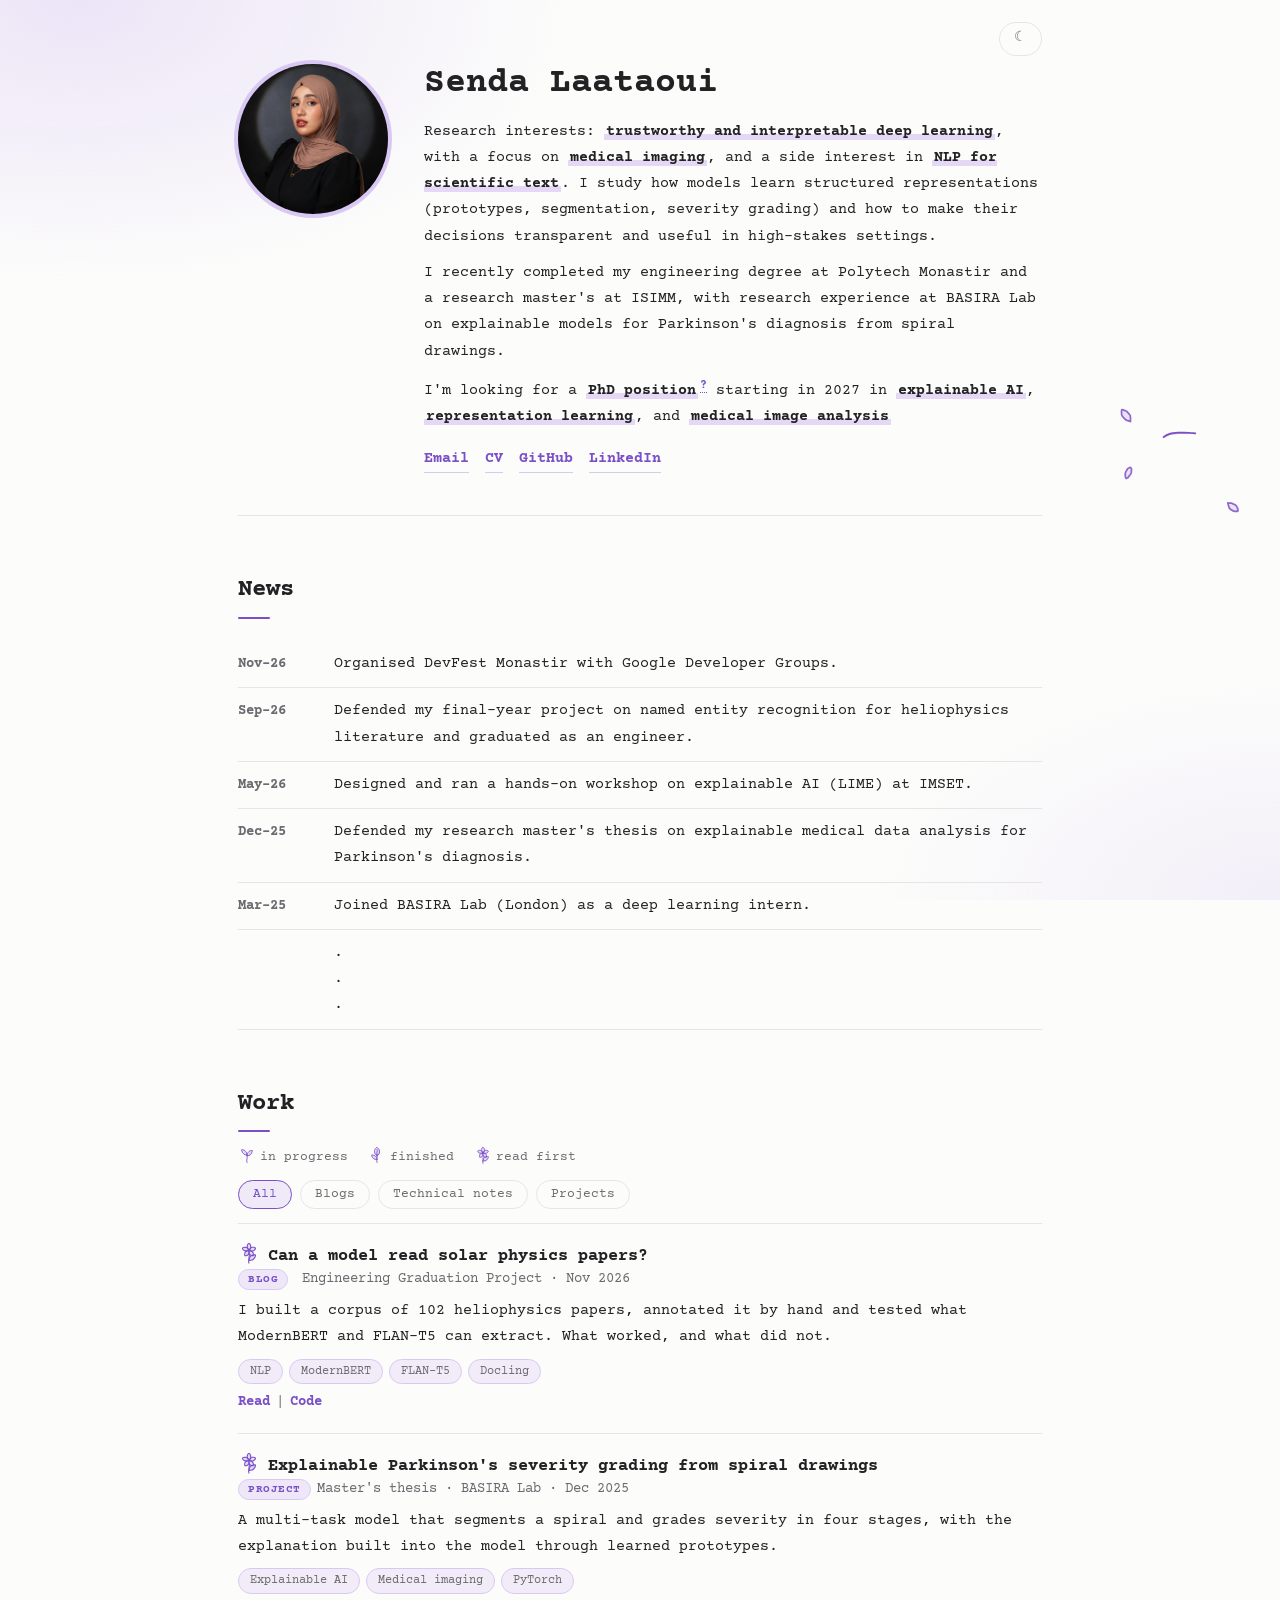
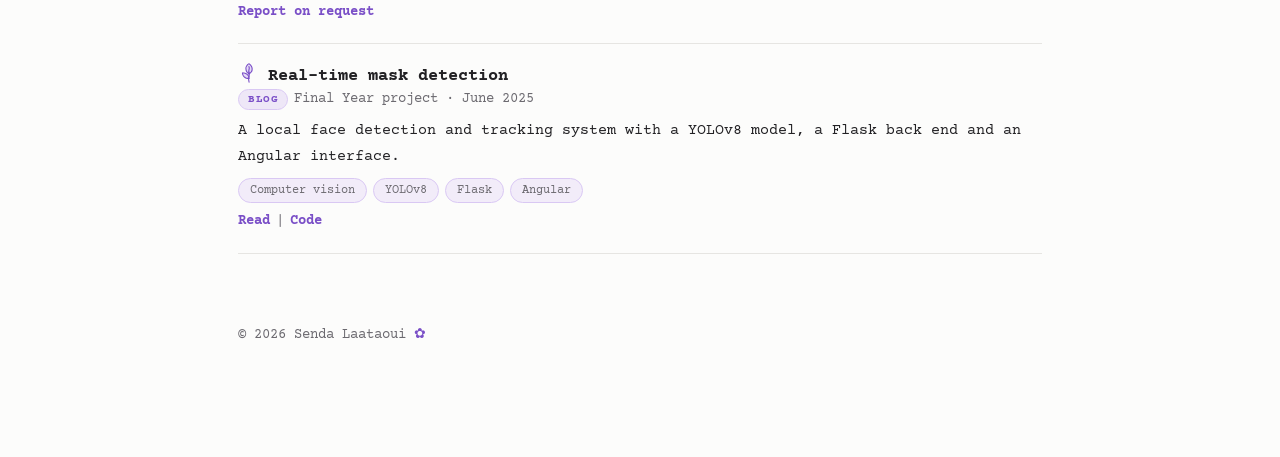
==== commit 8f1522dc: "Yolo-mask-detector Blog added" ====
--- a/index.html
+++ b/index.html
@@ -1,6 +1,6 @@
 <!DOCTYPE html>
 <html lang="en">
-<head>
+<head> 
 <meta charset="utf-8">
 <meta name="viewport" content="width=device-width, initial-scale=1">
 <title>Senda Laataoui</title>
@@ -12,6 +12,15 @@
 <link rel="icon" type="image/png" sizes="48x48" href="assets/favicon-48.png">
 <link rel="apple-touch-icon" href="assets/apple-touch-icon.png">
 <link rel="stylesheet" href="assets/style.css">
+
+<script async src="https://www.googletagmanager.com/gtag/js?id=G-JTFGN2679E"></script>
+<script>
+  window.dataLayer = window.dataLayer || [];
+  function gtag(){dataLayer.push(arguments);}
+  gtag('js', new Date());
+  gtag('config', 'G-JTFGN2679E');
+</script>
+
 </head>
 <body>
 <svg width="0" height="0" style="position:absolute" aria-hidden="true" focusable="false">
@@ -96,11 +105,11 @@
   </div>
 
   <div class="item" data-kind="Blogs">
-    <h3><span class="stage" title="Bud: finished"><svg><use href="#g-bud"/></svg></span>Real-time mask detection</h3>
+    <h3><span class="stage" title="Bud: finished"><svg><use href="#g-bud"/></svg></span><a href="blogs/mask-detector-yolo.html">Real-time mask detection</a></h3>
     <div class="meta"><span class="kind">Blog</span>Final Year project &middot; June 2025</div>
     <p>A local face detection and tracking system with a YOLOv8 model, a Flask back end and an Angular interface.</p>
     <div class="chips"><span>Computer vision</span><span>YOLOv8</span><span>Flask</span><span>Angular</span></div>
-    <div class="plinks"><a href="https://github.com/laataouisenda/mask-detector-yolo">Code</a></div>
+    <div class="plinks"><a href="blogs/mask-detector-yolo.html">Read</a><span class="sep">|</span><a href="https://github.com/laataouisenda/mask-detector-yolo">Code</a></div>
   </div>
 </section>
 
